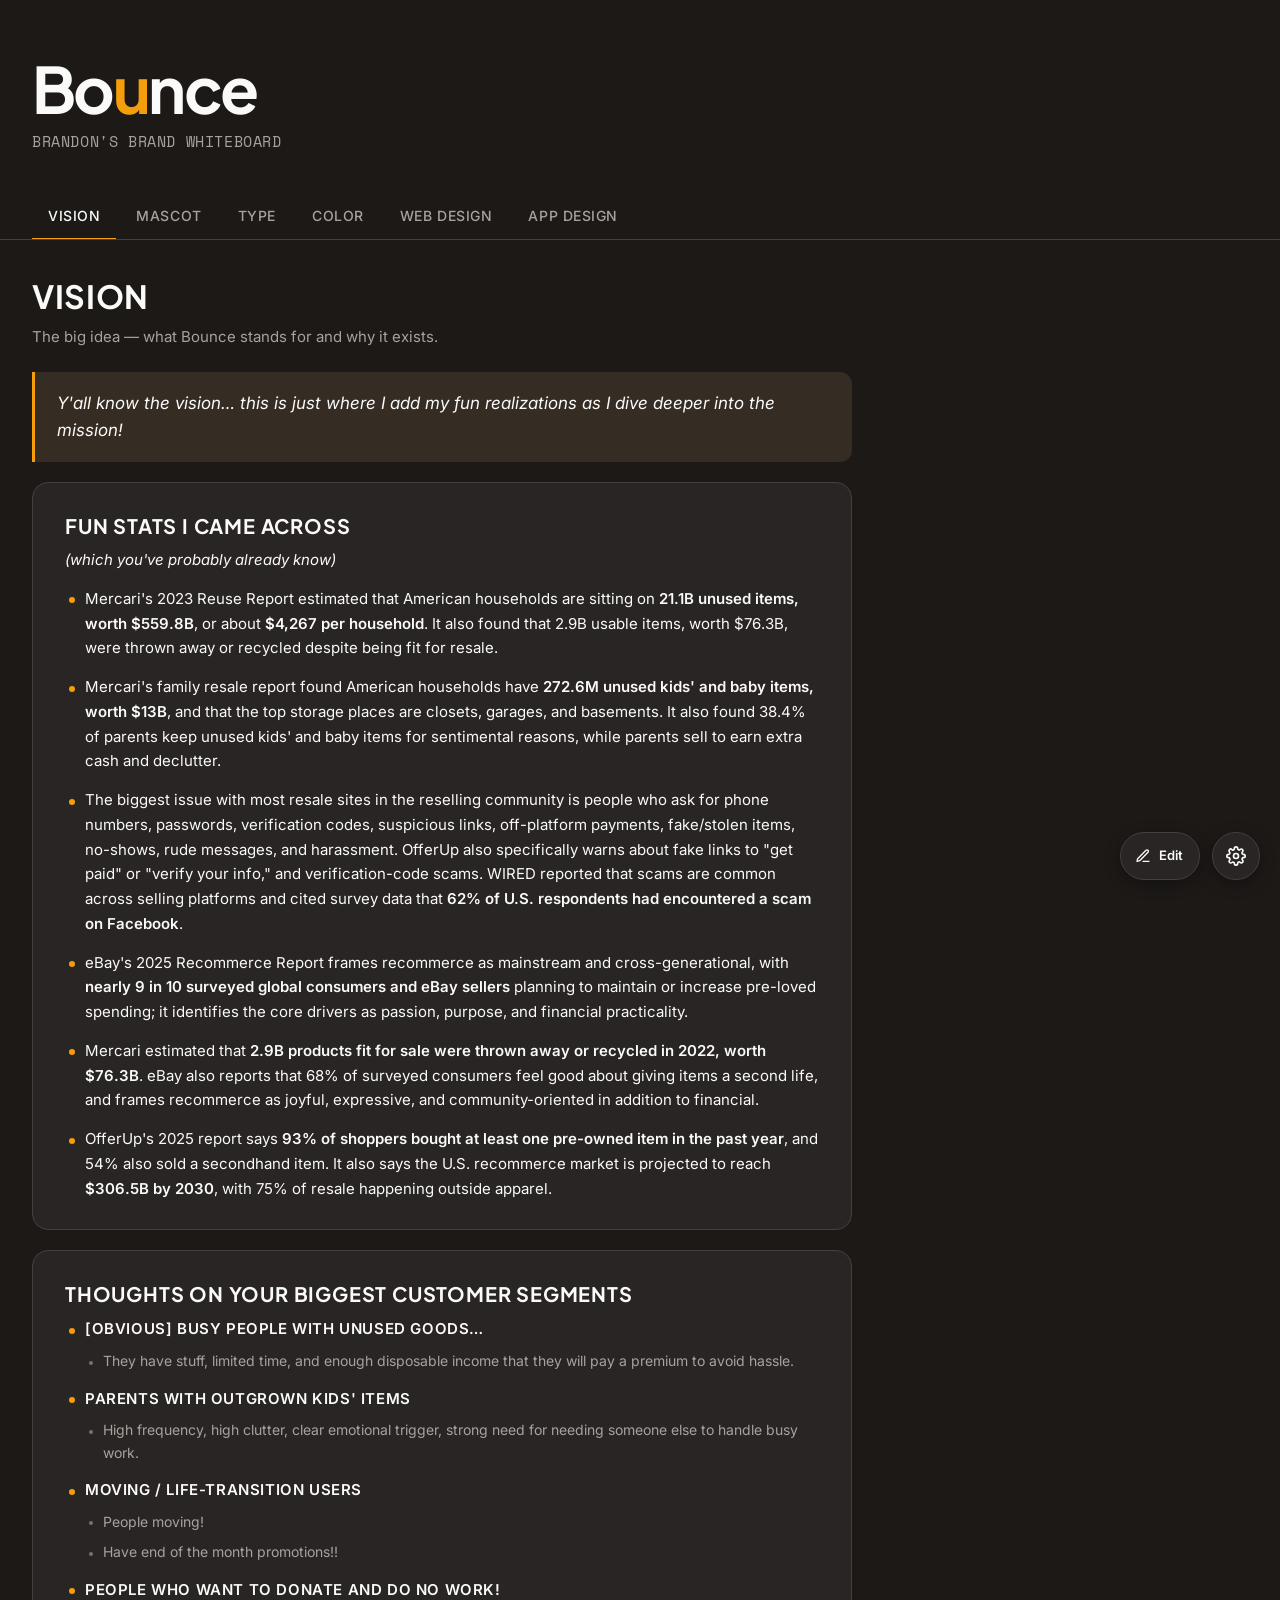
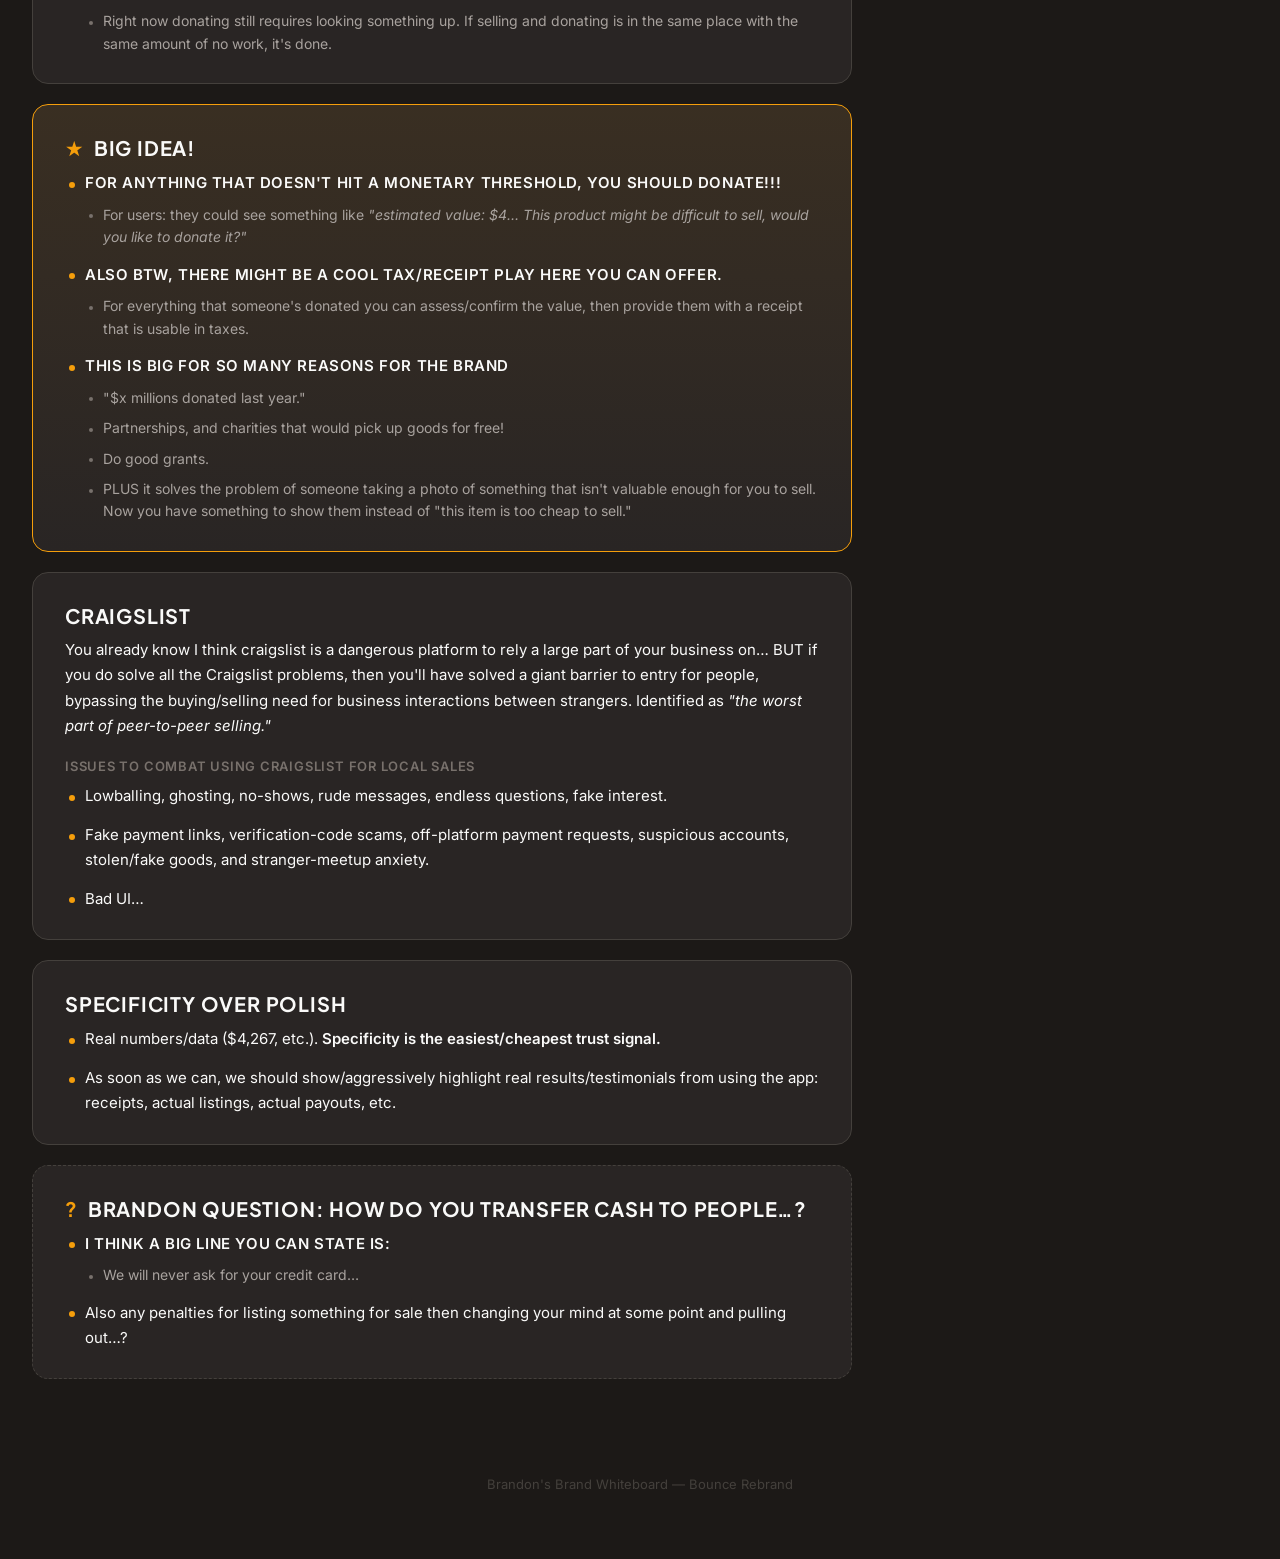
==== index.html @ cac4a825 "Embed static HTML snapshot of trybounce.ai in v1 web design panel" ====
<!DOCTYPE html>
<html lang="en">
<head>
  <meta charset="UTF-8">
  <meta name="viewport" content="width=device-width, initial-scale=1.0">
  <title>Brandon's Brand Whiteboard — Bounce</title>
  <meta name="description" content="A working whiteboard for the Bounce rebrand: vision, mascot, type, color, web, and app.">
  <link rel="preconnect" href="https://fonts.googleapis.com">
  <link rel="preconnect" href="https://fonts.gstatic.com" crossorigin>
  <link href="https://fonts.googleapis.com/css2?family=Plus+Jakarta+Sans:wght@400;600;700&family=Work+Sans:wght@400;500;600;700&family=Figtree:wght@400;600;700&family=Commissioner:wght@400;600;700&family=Literata:wght@400;500;600&family=DM+Serif+Display&family=DM+Sans:wght@400;500;600&family=Fraunces:opsz,wght@9..144,400;9..144,600;9..144,700&family=Nunito+Sans:wght@400;600;700&display=swap" rel="stylesheet">
  <link href="https://fonts.googleapis.com/css2?family=Gabarito:wght@400;600;700&family=Nunito:wght@400;600;700;800&family=Crimson+Pro:wght@400;600&family=Zilla+Slab:wght@400;600;700&family=Raleway:wght@400;500;600;700&family=Bungee&family=Josefin+Sans:wght@400;600;700&family=Urbanist:wght@400;600;700&family=Inter:wght@400;500;600&family=Space+Mono:wght@400;700&display=swap" rel="stylesheet">
  <style>
    *, *::before, *::after { margin: 0; padding: 0; box-sizing: border-box; }

    :root {
      --bg: #1C1917;
      --surface: #292524;
      --surface-2: #34302d;
      --border: #44403C;
      --border-strong: #57534E;
      --text: #FAFAF9;
      --text-dim: #A8A29E;
      --text-mute: #78716C;
      --primary: #F59E0B;
      --warn: #F59E0B;
      --font-body: 'Inter', system-ui, -apple-system, sans-serif;
      --font-display: 'Plus Jakarta Sans', sans-serif;
    }

    html { scroll-behavior: smooth; }

    body {
      background: var(--bg);
      color: var(--text);
      font-family: var(--font-body);
      line-height: 1.5;
      -webkit-font-smoothing: antialiased;
      min-height: 100vh;
    }
    .wordmark,
    .panel-title,
    .vision-h,
    .coloredu-h1,
    .coloredu-section h3,
    .coming-soon-title,
    .logo-reference-title {
      font-family: var(--font-display);
    }

    /* ── Header ─────────────────────────────────── */
    header.site {
      max-width: 1440px;
      margin: 0 auto;
      padding: 56px 32px 16px;
    }

    .wordmark {
      font-size: clamp(40px, 6vw, 64px);
      font-weight: 700;
      letter-spacing: -0.04em;
      line-height: 1;
    }
    .wordmark .u {
      color: var(--primary);
      transition: color 0.2s;
    }

    .tagline {
      margin-top: 10px;
      font-size: 15px;
      color: var(--text-dim);
      font-family: 'Space Mono', monospace;
      letter-spacing: 0.02em;
    }

    /* ── Tabs ─────────────────────────────────── */
    nav.tabs {
      max-width: 1440px;
      margin: 0 auto;
      padding: 24px 32px 0;
      border-bottom: 1px solid var(--border);
      display: flex;
      gap: 4px;
      overflow-x: auto;
      scrollbar-width: none;
    }
    nav.tabs::-webkit-scrollbar { display: none; }

    .tab {
      background: transparent;
      border: none;
      color: var(--text-dim);
      font: inherit;
      font-size: 14px;
      font-weight: 500;
      padding: 12px 16px;
      cursor: pointer;
      position: relative;
      white-space: nowrap;
      transition: color 0.15s;
      border-bottom: 2px solid transparent;
      margin-bottom: -1px;
    }
    .tab:hover { color: var(--text); }
    .tab.active {
      color: var(--text);
      border-bottom-color: var(--primary);
    }

    /* ── Tab content ──────────────────────────── */
    main {
      max-width: 1440px;
      margin: 0 auto;
      padding: 32px 32px 96px;
    }
    .tab-panel { display: none; }
    .tab-panel.active { display: block; animation: fadein 0.2s ease-out; }
    @keyframes fadein { from { opacity: 0; transform: translateY(4px); } to { opacity: 1; transform: none; } }

    .panel-head { margin-bottom: 24px; }
    .panel-title {
      font-size: clamp(24px, 3vw, 32px);
      font-weight: 700;
      letter-spacing: -0.02em;
      margin-bottom: 6px;
    }
    .panel-subtitle {
      color: var(--text-dim);
      font-size: 15px;
      max-width: 640px;
    }

    /* ── Coming soon ──────────────────────────── */
    .coming-soon {
      display: flex;
      flex-direction: column;
      align-items: center;
      justify-content: center;
      text-align: center;
      padding: 80px 24px;
      background: var(--surface);
      border: 1px dashed var(--border-strong);
      border-radius: 16px;
      min-height: 320px;
    }
    .coming-soon-icon {
      width: 56px;
      height: 56px;
      border-radius: 14px;
      background: var(--surface-2);
      border: 1px solid var(--border);
      display: flex;
      align-items: center;
      justify-content: center;
      margin-bottom: 20px;
      color: var(--primary);
      transition: color 0.2s;
    }
    .coming-soon-icon svg { width: 24px; height: 24px; }
    .coming-soon-title {
      font-size: 18px;
      font-weight: 600;
      margin-bottom: 6px;
    }
    .coming-soon-text {
      color: var(--text-dim);
      font-size: 14px;
      max-width: 380px;
    }

    /* ── Web design tab (version preview) ─── */
    .web-intro {
      color: var(--text-dim);
      font-size: 15px;
      line-height: 1.6;
      max-width: 760px;
      margin-bottom: 24px;
    }
    .web-toolbar {
      display: flex;
      align-items: center;
      gap: 16px;
      flex-wrap: wrap;
      margin-bottom: 16px;
    }
    .web-toggle {
      display: inline-flex;
      gap: 4px;
      background: var(--surface);
      border: 1px solid var(--border);
      border-radius: 10px;
      padding: 4px;
    }
    .web-toggle-btn {
      background: transparent;
      border: none;
      color: var(--text-dim);
      font: inherit;
      font-size: 13px;
      font-weight: 600;
      padding: 8px 16px;
      border-radius: 7px;
      cursor: pointer;
      transition: background 0.15s, color 0.15s;
      white-space: nowrap;
    }
    .web-toggle-btn:hover { color: var(--text); }
    .web-toggle-btn.active {
      background: var(--surface-2);
      color: var(--text);
    }
    .web-toggle-btn .web-toggle-tag {
      color: var(--text-mute);
      font-weight: 500;
      margin-left: 6px;
    }
    .web-toggle-btn.active .web-toggle-tag {
      color: var(--text-dim);
    }
    .web-open-link {
      display: inline-flex;
      align-items: center;
      gap: 6px;
      color: var(--text-dim);
      font-size: 13px;
      text-decoration: none;
      margin-left: auto;
      transition: color 0.15s;
    }
    .web-open-link:hover { color: var(--text); }
    .web-open-link svg { width: 14px; height: 14px; }
    .web-frame-wrap {
      position: relative;
      background: var(--surface);
      border: 1px solid var(--border);
      border-radius: 14px;
      overflow: hidden;
      height: clamp(560px, 78vh, 980px);
    }
    .web-frame {
      width: 100%;
      height: 100%;
      border: 0;
      display: block;
      background: #fff;
    }
    .web-frame[hidden] { display: none; }
    .web-frame-blocked {
      display: flex;
      flex-direction: column;
      align-items: center;
      justify-content: center;
      text-align: center;
      gap: 14px;
      padding: 48px 24px;
      width: 100%;
      height: 100%;
      background:
        radial-gradient(circle at 50% 0%, rgba(245,158,11,0.06), transparent 60%),
        var(--surface);
    }
    .web-frame-blocked[hidden] { display: none; }
    .web-frame-blocked-icon {
      width: 56px;
      height: 56px;
      border-radius: 14px;
      background: var(--surface-2);
      border: 1px solid var(--border);
      display: flex;
      align-items: center;
      justify-content: center;
      color: var(--primary);
    }
    .web-frame-blocked-icon svg { width: 24px; height: 24px; }
    .web-frame-blocked-title {
      font-size: 18px;
      font-weight: 600;
      color: var(--text);
    }
    .web-frame-blocked-text {
      color: var(--text-dim);
      font-size: 14px;
      max-width: 460px;
      line-height: 1.6;
    }
    .web-frame-blocked-cta {
      display: inline-flex;
      align-items: center;
      gap: 8px;
      padding: 10px 18px;
      border-radius: 10px;
      background: var(--primary);
      color: #1C1917;
      font-size: 14px;
      font-weight: 600;
      text-decoration: none;
      margin-top: 4px;
    }
    .web-frame-blocked-cta svg { width: 14px; height: 14px; }
    .web-frame-blocked code {
      font-family: 'JetBrains Mono', 'Space Mono', monospace;
      font-size: 12px;
      color: var(--text-mute);
    }
    .web-frame-note {
      color: var(--text-mute);
      font-size: 12px;
      margin-top: 10px;
      line-height: 1.5;
    }

    /* ── Vision tab ──────────────────────────── */
    .vision-content {
      display: flex;
      flex-direction: column;
      gap: 20px;
      max-width: 820px;
    }
    .vision-intro {
      font-size: 17px;
      line-height: 1.6;
      color: var(--text);
      padding: 18px 22px;
      border-left: 3px solid var(--primary);
      background: color-mix(in srgb, var(--primary) 6%, var(--surface));
      border-radius: 0 12px 12px 0;
      font-style: italic;
    }
    .vision-section {
      background: var(--surface);
      border: 1px solid var(--border);
      border-radius: 16px;
      padding: 28px 32px;
    }
    .vision-section.highlight {
      border-color: var(--primary);
      background: linear-gradient(180deg,
        color-mix(in srgb, var(--primary) 8%, var(--surface)) 0%,
        var(--surface) 100%);
    }
    .vision-section.question {
      border-style: dashed;
    }
    .vision-h {
      font-size: 20px;
      font-weight: 700;
      letter-spacing: -0.01em;
      margin-bottom: 6px;
      display: flex;
      align-items: baseline;
      gap: 10px;
    }
    .vision-h .accent { color: var(--primary); }
    .vision-lead {
      color: var(--text-dim);
      font-size: 14px;
      font-style: italic;
      margin-bottom: 16px;
    }
    .vision-section p {
      font-size: 15px;
      line-height: 1.7;
      color: var(--text);
      margin-bottom: 14px;
    }
    .vision-section p:last-child { margin-bottom: 0; }
    .vision-list {
      list-style: none;
      padding: 0;
      margin: 8px 0 0;
      display: flex;
      flex-direction: column;
      gap: 14px;
    }
    .vision-list > li {
      position: relative;
      padding-left: 20px;
      font-size: 15px;
      line-height: 1.65;
      color: var(--text);
    }
    .vision-list > li::before {
      content: "";
      position: absolute;
      left: 4px;
      top: 0.7em;
      width: 6px;
      height: 6px;
      border-radius: 50%;
      background: var(--primary);
    }
    .vision-list ul {
      list-style: none;
      padding: 0;
      margin: 8px 0 0;
      display: flex;
      flex-direction: column;
      gap: 8px;
    }
    .vision-list ul li {
      position: relative;
      padding-left: 18px;
      font-size: 14px;
      line-height: 1.6;
      color: var(--text-dim);
    }
    .vision-list ul li::before {
      content: "";
      position: absolute;
      left: 4px;
      top: 0.75em;
      width: 4px;
      height: 4px;
      border-radius: 50%;
      background: var(--text-mute);
    }
    .vision-list strong {
      color: var(--text);
      font-weight: 600;
    }
    .vision-list .label {
      color: var(--text);
      font-weight: 600;
      display: block;
      margin-bottom: 4px;
    }
    .vision-sub-label {
      font-size: 13px;
      color: var(--text-mute);
      text-transform: uppercase;
      letter-spacing: 0.06em;
      font-weight: 600;
      margin: 18px 0 8px;
    }

    @media (max-width: 600px) {
      .vision-section { padding: 22px 20px; }
    }

    /* ── Logo tab (mascots) ────────────────── */
    .logo-section { margin-bottom: 48px; }
    .logo-section + .logo-section { margin-top: 0; }
    .logo-section-lead {
      font-size: 16px;
      line-height: 1.6;
      color: var(--text);
      padding: 18px 22px;
      border-left: 3px solid var(--primary);
      background: color-mix(in srgb, var(--primary) 6%, var(--surface));
      border-radius: 0 12px 12px 0;
      margin-bottom: 20px;
      max-width: 820px;
    }
    .logo-image-grid {
      display: grid;
      grid-template-columns: repeat(auto-fit, minmax(280px, 1fr));
      gap: 16px;
      margin-bottom: 16px;
    }
    .logo-image {
      background: var(--surface);
      border: 1px solid var(--border);
      border-radius: 14px;
      overflow: hidden;
      display: flex;
      flex-direction: column;
      transition: border-color 0.15s, transform 0.15s;
    }
    .logo-image:hover { border-color: var(--border-strong); }
    .logo-image-frame {
      aspect-ratio: 4 / 5;
      background: var(--surface-2);
      display: flex;
      align-items: center;
      justify-content: center;
      cursor: zoom-in;
      overflow: hidden;
    }
    .logo-image-frame img {
      width: 100%;
      height: 100%;
      object-fit: contain;
    }
    .logo-image-placeholder {
      width: 100%;
      height: 100%;
      display: flex;
      flex-direction: column;
      align-items: center;
      justify-content: center;
      gap: 8px;
      color: var(--text-mute);
      text-align: center;
      padding: 24px;
      border: 2px dashed var(--border);
      border-radius: 12px;
      margin: 12px;
    }
    .logo-image-placeholder svg { width: 32px; height: 32px; opacity: 0.5; }
    .logo-image-placeholder .ph-title { font-size: 13px; font-weight: 600; color: var(--text-dim); }
    .logo-image-placeholder .ph-path {
      font-family: 'Space Mono', monospace;
      font-size: 11px;
      color: var(--text-mute);
      word-break: break-all;
    }
    .logo-image-caption {
      padding: 12px 16px;
      font-size: 13px;
      font-weight: 600;
      color: var(--text);
      border-top: 1px solid var(--border);
      background: var(--surface);
    }
    .logo-reference-head {
      margin-top: 8px;
      margin-bottom: 16px;
      padding-top: 24px;
      border-top: 1px solid var(--border);
    }
    .logo-reference-title {
      font-size: 18px;
      font-weight: 700;
      letter-spacing: -0.01em;
      margin-bottom: 4px;
    }
    .logo-reference-subtitle {
      color: var(--text-dim);
      font-size: 14px;
    }

    .controls {
      display: flex;
      flex-wrap: wrap;
      gap: 12px;
      align-items: center;
      margin-bottom: 24px;
    }
    .search {
      flex: 1 1 280px;
      max-width: 420px;
      background: var(--surface);
      border: 1px solid var(--border);
      border-radius: 10px;
      padding: 10px 14px;
      color: var(--text);
      font: inherit;
      font-size: 14px;
      outline: none;
      transition: border-color 0.15s;
    }
    .search:focus { border-color: var(--primary); }
    .search::placeholder { color: var(--text-dim); }

    .filters {
      display: flex;
      gap: 6px;
      background: var(--surface);
      border: 1px solid var(--border);
      border-radius: 10px;
      padding: 4px;
    }
    .filter-btn {
      background: transparent;
      border: none;
      color: var(--text-dim);
      font: inherit;
      font-size: 13px;
      font-weight: 500;
      padding: 6px 12px;
      border-radius: 6px;
      cursor: pointer;
      transition: background 0.15s, color 0.15s;
    }
    .filter-btn:hover { color: var(--text); }
    .filter-btn.active {
      background: var(--surface-2);
      color: var(--text);
    }
    .count { color: var(--text-dim); font-size: 13px; margin-left: auto; }

    .mascot-grid {
      display: grid;
      grid-template-columns: repeat(auto-fill, minmax(260px, 1fr));
      gap: 20px;
    }

    .mascot-card {
      background: var(--surface);
      border: 1px solid var(--border);
      border-radius: 14px;
      padding: 20px;
      display: flex;
      flex-direction: column;
      gap: 12px;
      transition: border-color 0.15s;
    }
    .mascot-card:hover { border-color: var(--border-strong); }

    .image-wrap {
      position: relative;
      align-self: center;
      width: 100%;
      aspect-ratio: 1 / 1;
      max-width: 180px;
      background: var(--surface-2);
      border-radius: 12px;
      display: flex;
      align-items: center;
      justify-content: center;
      overflow: hidden;
      cursor: zoom-in;
    }
    .image-wrap img {
      max-width: 70%;
      max-height: 70%;
      image-rendering: -webkit-optimize-contrast;
    }
    .maximize-btn {
      position: absolute;
      top: 8px;
      right: 8px;
      width: 32px;
      height: 32px;
      border-radius: 8px;
      background: rgba(28, 25, 23, 0.7);
      border: 1px solid var(--border);
      color: var(--text);
      cursor: pointer;
      display: flex;
      align-items: center;
      justify-content: center;
      opacity: 0;
      transition: opacity 0.15s, background 0.15s;
      backdrop-filter: blur(4px);
    }
    .image-wrap:hover .maximize-btn,
    .maximize-btn:focus-visible { opacity: 1; }
    .maximize-btn:hover { background: rgba(28, 25, 23, 0.9); }
    .maximize-btn svg { width: 16px; height: 16px; }

    .mascot-card .title { font-size: 16px; font-weight: 600; letter-spacing: -0.01em; }
    .mascot-card .desc { font-size: 14px; color: var(--text-dim); line-height: 1.45; }
    .mascot-card .meta {
      margin-top: auto;
      display: flex; flex-direction: column; gap: 8px; padding-top: 8px;
    }
    .badge {
      align-self: flex-start;
      font-size: 11px; font-weight: 600;
      letter-spacing: 0.04em; text-transform: uppercase;
      padding: 3px 8px; border-radius: 999px; border: 1px solid;
    }
    .badge-high {
      color: #84CC16;
      border-color: rgba(132, 204, 22, 0.4);
      background: rgba(132, 204, 22, 0.08);
    }
    .badge-medium {
      color: var(--warn);
      border-color: rgba(245, 158, 11, 0.4);
      background: rgba(245, 158, 11, 0.08);
    }
    .mascot-notes { font-size: 12px; color: var(--text-dim); font-style: italic; line-height: 1.4; }
    .empty { text-align: center; padding: 80px 20px; color: var(--text-dim); }

    /* ── Lightbox ─────────────────────────────────── */
    .lightbox {
      position: fixed; inset: 0;
      background: rgba(0, 0, 0, 0.85);
      backdrop-filter: blur(6px);
      display: none;
      align-items: center; justify-content: center;
      padding: 32px; z-index: 200;
      animation: fade 0.15s ease-out;
    }
    .lightbox.open { display: flex; }
    @keyframes fade { from { opacity: 0; } to { opacity: 1; } }

    .lightbox-content {
      background: var(--surface);
      border: 1px solid var(--border);
      border-radius: 16px;
      padding: 32px;
      max-width: min(1100px, 95vw);
      width: auto;
      display: flex; flex-direction: column;
      gap: 16px; align-items: center;
      position: relative;
    }
    .lightbox-img {
      max-width: 100%;
      max-height: 75vh;
      background: var(--surface-2);
      border-radius: 12px;
      display: flex; align-items: center; justify-content: center;
      padding: 16px;
    }
    .lightbox-img img {
      max-width: 100%;
      max-height: 100%;
      width: auto;
      height: auto;
      object-fit: contain;
    }
    .lightbox-img.small { width: 320px; height: 320px; padding: 24px; }
    .lightbox-img.small img { max-width: 100%; max-height: 100%; }
    .lightbox-title { font-size: 22px; font-weight: 700; text-align: center; }
    .lightbox-desc { font-size: 14px; color: var(--text-dim); text-align: center; max-width: 440px; }
    .close-btn {
      position: absolute; top: 12px; right: 12px;
      width: 36px; height: 36px;
      border-radius: 10px;
      background: var(--surface-2);
      border: 1px solid var(--border);
      color: var(--text);
      cursor: pointer;
      display: flex; align-items: center; justify-content: center;
      transition: background 0.15s;
    }
    .close-btn:hover { background: var(--border); }
    .close-btn svg { width: 18px; height: 18px; }

    /* ── Color tab ─────────────────────────────────── */
    .concept-grid {
      display: grid;
      grid-template-columns: repeat(2, 1fr);
      gap: 24px;
    }
    .concept {
      border-radius: 20px;
      padding: 36px;
      position: relative;
      transition: transform 0.2s ease;
    }
    .concept:hover { transform: translateY(-2px); }
    .concept-top {
      display: flex; align-items: baseline;
      gap: 10px; margin-bottom: 6px; flex-wrap: wrap;
    }
    .concept-num { font-family: 'Space Mono', monospace; font-size: 12px; font-weight: 700; opacity: 0.35; }
    .concept-name { font-size: 22px; font-weight: 700; letter-spacing: -0.3px; }
    .concept-round {
      font-size: 11px; font-weight: 600; letter-spacing: 0.5px;
      text-transform: uppercase;
      padding: 3px 10px; border-radius: 100px;
      border: 1px solid currentColor; opacity: 0.3;
      margin-left: auto;
    }
    .concept-tag { font-size: 14px; opacity: 0.5; margin-bottom: 28px; font-style: italic; }
    .concept-wordmark { font-size: 56px; line-height: 1.0; letter-spacing: -2px; margin-bottom: 28px; }
    .swatches { display: flex; gap: 12px; margin-bottom: 28px; flex-wrap: wrap; }
    .swatch { display: flex; flex-direction: column; align-items: center; gap: 6px; }
    .swatch-block { width: 52px; height: 52px; border-radius: 12px; border: 1px solid rgba(128,128,128,0.12); }
    .swatch-hex { font-family: 'Space Mono', monospace; font-size: 9px; opacity: 0.35; letter-spacing: -0.3px; }
    .swatch-label { font-size: 9px; opacity: 0.25; text-transform: uppercase; letter-spacing: 0.5px; }
    .concept-headline { font-size: 28px; line-height: 1.15; letter-spacing: -0.5px; margin-bottom: 12px; }
    .concept-body { font-size: 15px; line-height: 1.7; margin-bottom: 24px; opacity: 0.8; max-width: 500px; }
    .concept-msg {
      font-size: 13px; font-style: italic; opacity: 0.55; line-height: 1.6;
      border-top: 1px solid rgba(128,128,128,0.12);
      padding-top: 16px;
    }
    .apply-btn {
      position: absolute; top: 16px; right: 16px;
      background: rgba(0,0,0,0.06);
      border: 1px solid currentColor;
      color: inherit;
      font: inherit; font-size: 11px; font-weight: 600;
      letter-spacing: 0.04em; text-transform: uppercase;
      padding: 6px 10px; border-radius: 999px;
      cursor: pointer; opacity: 0.5;
      transition: opacity 0.15s, background 0.15s;
    }
    .apply-btn:hover { opacity: 1; background: rgba(0,0,0,0.12); }

    /* ── Type tab ─────────────────────────────────── */
    .coloredu-content {
      max-width: 820px;
      margin-bottom: 48px;
      display: flex;
      flex-direction: column;
      gap: 20px;
    }
    .coloredu-content .u {
      color: var(--primary);
      transition: color 0.2s;
    }
    .coloredu-hero {
      padding: 28px 32px;
      background: var(--surface);
      border: 1px solid var(--border);
      border-left: 3px solid var(--primary);
      border-radius: 0 14px 14px 0;
    }
    .coloredu-h1 {
      font-size: clamp(28px, 4vw, 36px);
      font-weight: 700;
      letter-spacing: -0.02em;
      line-height: 1.1;
      margin-bottom: 6px;
    }
    .coloredu-sub {
      font-size: 15px;
      color: var(--text-dim);
      font-style: italic;
    }
    .coloredu-section {
      background: var(--surface);
      border: 1px solid var(--border);
      border-radius: 14px;
      padding: 24px 28px;
    }
    .coloredu-section.highlight {
      border-color: var(--primary);
      background: linear-gradient(180deg,
        color-mix(in srgb, var(--primary) 8%, var(--surface)) 0%,
        var(--surface) 100%);
    }
    .coloredu-section h3 {
      font-size: 17px;
      font-weight: 700;
      letter-spacing: -0.01em;
      margin-bottom: 10px;
    }
    .coloredu-section p {
      font-size: 15px;
      line-height: 1.7;
      color: var(--text);
    }
    .coloredu-section p + p { margin-top: 12px; }
    .coloredu-points {
      list-style: none;
      padding: 0;
      margin: 8px 0 0;
      display: flex;
      flex-direction: column;
      gap: 14px;
    }
    .coloredu-points li {
      font-size: 15px;
      line-height: 1.7;
      color: var(--text);
      padding-left: 16px;
      border-left: 2px solid var(--border);
    }
    .coloredu-points li b {
      color: var(--text);
      font-weight: 600;
    }
    @media (max-width: 600px) {
      .coloredu-hero { padding: 22px 22px; }
      .coloredu-section { padding: 20px 22px; }
    }

    .type-grid {
      display: grid;
      grid-template-columns: repeat(auto-fill, minmax(340px, 1fr));
      gap: 20px;
    }
    .type-card {
      background: var(--surface);
      border: 1px solid var(--border);
      border-radius: 16px;
      padding: 28px;
      display: flex; flex-direction: column; gap: 16px;
    }
    .type-card-head {
      display: flex; align-items: baseline; gap: 10px;
      padding-bottom: 12px;
      border-bottom: 1px solid var(--border);
    }
    .type-card-num { font-family: 'Space Mono', monospace; font-size: 11px; font-weight: 700; color: var(--text-mute); }
    .type-card-name { font-size: 16px; font-weight: 600; }
    .type-card-round {
      margin-left: auto;
      font-size: 10px; font-weight: 600;
      letter-spacing: 0.5px; text-transform: uppercase;
      color: var(--text-mute);
    }
    .type-display-sample { font-size: 44px; line-height: 1.05; letter-spacing: -1.5px; color: var(--primary); }
    .type-body-sample { font-size: 15px; line-height: 1.7; color: var(--text-dim); }
    .type-specs {
      display: grid; grid-template-columns: 1fr 1fr; gap: 12px;
      padding-top: 12px;
      border-top: 1px solid var(--border);
    }
    .type-spec-label { font-size: 10px; text-transform: uppercase; letter-spacing: 0.6px; color: var(--text-mute); margin-bottom: 2px; }
    .type-spec-value { font-family: 'Space Mono', monospace; font-size: 12px; color: var(--text-dim); }

    /* ── Tweaks panel ─────────────────────────── */
    .tweaks-toggle {
      position: fixed; bottom: 20px; right: 20px;
      width: 48px; height: 48px;
      border-radius: 50%;
      background: var(--surface);
      border: 1px solid var(--border);
      color: var(--text);
      cursor: pointer;
      display: flex; align-items: center; justify-content: center;
      z-index: 50;
      box-shadow: 0 4px 16px rgba(0,0,0,0.3);
      transition: transform 0.15s, border-color 0.15s;
    }
    .tweaks-toggle:hover { transform: scale(1.05); border-color: var(--primary); }
    .tweaks-toggle svg { width: 20px; height: 20px; }

    .tweaks-panel {
      position: fixed; bottom: 80px; right: 20px;
      width: 280px;
      background: var(--surface);
      border: 1px solid var(--border);
      border-radius: 14px;
      padding: 16px;
      z-index: 50;
      box-shadow: 0 8px 24px rgba(0,0,0,0.4);
      transform: translateY(8px);
      opacity: 0;
      pointer-events: none;
      transition: opacity 0.15s, transform 0.15s;
    }
    .tweaks-panel.open { opacity: 1; transform: none; pointer-events: auto; }
    .tweaks-head {
      display: flex; align-items: center; justify-content: space-between;
      margin-bottom: 4px;
    }
    .tweaks-title { font-size: 12px; font-weight: 600; text-transform: uppercase; letter-spacing: 0.06em; color: var(--text-dim); }
    .tweaks-close {
      background: transparent; border: none; color: var(--text-dim);
      cursor: pointer; padding: 4px; border-radius: 4px;
      display: flex; align-items: center; justify-content: center;
    }
    .tweaks-close:hover { color: var(--text); }
    .tweaks-close svg { width: 14px; height: 14px; }
    .tweaks-section { margin-top: 14px; }
    .tweaks-label {
      font-size: 11px; color: var(--text-mute);
      margin-bottom: 8px;
      display: flex; justify-content: space-between; align-items: center;
    }
    .tweaks-current { color: var(--text-dim); }
    .swatch-grid {
      display: grid;
      grid-template-columns: repeat(6, 1fr);
      gap: 8px;
    }
    .swatch-pick {
      width: 100%; aspect-ratio: 1 / 1;
      border-radius: 8px;
      border: 2px solid transparent;
      cursor: pointer;
      padding: 0;
      transition: transform 0.1s, border-color 0.15s;
      position: relative;
    }
    .swatch-pick:hover { transform: scale(1.08); }
    .swatch-pick.active {
      border-color: var(--text);
      box-shadow: 0 0 0 2px var(--surface);
    }

    /* Font picker pills */
    .font-grid {
      display: flex;
      flex-wrap: wrap;
      gap: 6px;
    }
    .font-pick {
      background: var(--surface-2);
      border: 1px solid var(--border);
      color: var(--text-dim);
      font: inherit;
      font-size: 12px;
      font-weight: 500;
      padding: 6px 10px;
      border-radius: 8px;
      cursor: pointer;
      transition: color 0.15s, border-color 0.15s, background 0.15s;
    }
    .font-pick:hover { color: var(--text); border-color: var(--border-strong); }
    .font-pick.active {
      color: var(--text);
      background: var(--bg);
      border-color: var(--primary);
    }

    /* Edit toggle button (sits to the left of the gear) */
    .edit-toggle {
      position: fixed; bottom: 20px; right: 80px;
      height: 48px;
      padding: 0 16px 0 14px;
      border-radius: 999px;
      background: var(--surface);
      border: 1px solid var(--border);
      color: var(--text);
      font: inherit;
      font-size: 13px;
      font-weight: 600;
      cursor: pointer;
      display: flex; align-items: center; gap: 8px;
      z-index: 50;
      box-shadow: 0 4px 16px rgba(0,0,0,0.3);
      transition: transform 0.15s, border-color 0.15s, background 0.15s, color 0.15s;
    }
    .edit-toggle:hover { transform: scale(1.04); border-color: var(--primary); }
    .edit-toggle svg { width: 16px; height: 16px; }
    body.edit-mode .edit-toggle {
      background: var(--primary);
      border-color: var(--primary);
      color: #1A1A1A;
    }
    body.edit-mode .edit-toggle:hover { transform: scale(1.04); }

    /* Edit-mode banner */
    .edit-banner {
      position: fixed; top: 16px; left: 50%;
      transform: translateX(-50%) translateY(-120%);
      background: var(--primary);
      color: #1A1A1A;
      padding: 8px 16px;
      border-radius: 999px;
      font-size: 13px;
      font-weight: 600;
      letter-spacing: 0.01em;
      box-shadow: 0 4px 16px rgba(0,0,0,0.3);
      z-index: 60;
      opacity: 0;
      transition: opacity 0.2s, transform 0.2s;
      pointer-events: none;
    }
    body.edit-mode .edit-banner {
      transform: translateX(-50%) translateY(0);
      opacity: 1;
    }

    /* Editable elements in edit mode */
    body.edit-mode [data-editable] {
      outline: 1px dashed color-mix(in srgb, var(--primary) 50%, transparent);
      outline-offset: 4px;
      cursor: text;
      border-radius: 4px;
      transition: outline-color 0.15s, background 0.15s;
    }
    body.edit-mode [data-editable]:hover {
      outline-color: var(--primary);
      background: color-mix(in srgb, var(--primary) 5%, transparent);
    }
    body.edit-mode [data-editable]:focus {
      outline: 2px solid var(--primary);
      outline-offset: 4px;
      background: color-mix(in srgb, var(--primary) 8%, transparent);
    }

    /* ── Caps rule: titles & headers all caps (logo wordmark excepted) ─── */
    .tagline,
    .tab,
    .panel-title,
    .coming-soon-title,
    .vision-h,
    .vision-list .label,
    .logo-image-caption,
    .logo-reference-title,
    .coloredu-h1,
    .coloredu-section h3,
    .type-card-name,
    .concept-name,
    .concept-headline {
      text-transform: uppercase;
      letter-spacing: 0.04em;
    }
    /* Tighten tracking on the largest display headlines so caps don't feel airy */
    .panel-title,
    .coloredu-h1,
    .concept-headline {
      letter-spacing: 0.02em;
    }

    /* ── Footer ─────────────────────────────────── */
    footer {
      max-width: 1440px;
      margin: 0 auto;
      padding: 0 32px 64px;
      text-align: center;
      color: #44403C;
      font-size: 13px;
    }

    @media (max-width: 1024px) {
      .concept-grid { grid-template-columns: 1fr; }
    }
    @media (max-width: 600px) {
      header.site { padding: 36px 20px 12px; }
      nav.tabs { padding: 16px 20px 0; }
      main { padding: 24px 20px 80px; }
      .concept { padding: 28px; }
      .concept-wordmark { font-size: 44px; letter-spacing: -1px; }
      .lightbox { padding: 16px; }
      .lightbox-content { padding: 24px 20px; }
      .lightbox-img { width: 240px; height: 240px; }
      .tweaks-panel { width: calc(100vw - 40px); }
      .swatch-grid { grid-template-columns: repeat(6, 1fr); }
    }
  </style>
</head>
<body>

<header class="site">
  <div class="wordmark">Bo<span class="u">u</span>nce</div>
  <div class="tagline">Brandon's Brand whiteboard</div>
</header>

<nav class="tabs" role="tablist" id="tabs">
  <button class="tab" role="tab" data-tab="vision">Vision</button>
  <button class="tab" role="tab" data-tab="logo">Mascot</button>
  <button class="tab" role="tab" data-tab="type">Type</button>
  <button class="tab" role="tab" data-tab="color">Color</button>
  <button class="tab" role="tab" data-tab="web">Web design</button>
  <button class="tab" role="tab" data-tab="app">App design</button>
</nav>

<main>
  <!-- VISION -->
  <section id="panel-vision" class="tab-panel" role="tabpanel">
    <div class="panel-head">
      <h2 class="panel-title">Vision</h2>
      <p class="panel-subtitle">The big idea — what Bounce stands for and why it exists.</p>
    </div>

    <div class="vision-content">

      <p class="vision-intro">Y'all know the vision… this is just where I add my fun realizations as I dive deeper into the mission!</p>

      <section class="vision-section">
        <h3 class="vision-h">Fun stats I came across</h3>
        <p class="vision-lead">(which you've probably already know)</p>
        <ul class="vision-list">
          <li>Mercari's 2023 Reuse Report estimated that American households are sitting on <strong>21.1B unused items, worth $559.8B</strong>, or about <strong>$4,267 per household</strong>. It also found that 2.9B usable items, worth $76.3B, were thrown away or recycled despite being fit for resale.</li>
          <li>Mercari's family resale report found American households have <strong>272.6M unused kids' and baby items, worth $13B</strong>, and that the top storage places are closets, garages, and basements. It also found 38.4% of parents keep unused kids' and baby items for sentimental reasons, while parents sell to earn extra cash and declutter.</li>
          <li>The biggest issue with most resale sites in the reselling community is people who ask for phone numbers, passwords, verification codes, suspicious links, off-platform payments, fake/stolen items, no-shows, rude messages, and harassment. OfferUp also specifically warns about fake links to "get paid" or "verify your info," and verification-code scams. WIRED reported that scams are common across selling platforms and cited survey data that <strong>62% of U.S. respondents had encountered a scam on Facebook</strong>.</li>
          <li>eBay's 2025 Recommerce Report frames recommerce as mainstream and cross-generational, with <strong>nearly 9 in 10 surveyed global consumers and eBay sellers</strong> planning to maintain or increase pre-loved spending; it identifies the core drivers as passion, purpose, and financial practicality.</li>
          <li>Mercari estimated that <strong>2.9B products fit for sale were thrown away or recycled in 2022, worth $76.3B</strong>. eBay also reports that 68% of surveyed consumers feel good about giving items a second life, and frames recommerce as joyful, expressive, and community-oriented in addition to financial.</li>
          <li>OfferUp's 2025 report says <strong>93% of shoppers bought at least one pre-owned item in the past year</strong>, and 54% also sold a secondhand item. It also says the U.S. recommerce market is projected to reach <strong>$306.5B by 2030</strong>, with 75% of resale happening outside apparel.</li>
        </ul>
      </section>

      <section class="vision-section">
        <h3 class="vision-h">Thoughts on your biggest customer segments</h3>
        <ul class="vision-list">
          <li>
            <span class="label">[Obvious] Busy people with unused goods…</span>
            <ul>
              <li>They have stuff, limited time, and enough disposable income that they will pay a premium to avoid hassle.</li>
            </ul>
          </li>
          <li>
            <span class="label">Parents with outgrown kids' items</span>
            <ul>
              <li>High frequency, high clutter, clear emotional trigger, strong need for needing someone else to handle busy work.</li>
            </ul>
          </li>
          <li>
            <span class="label">Moving / life-transition users</span>
            <ul>
              <li>People moving!</li>
              <li>Have end of the month promotions!!</li>
            </ul>
          </li>
          <li>
            <span class="label">People who want to donate and do no work!</span>
            <ul>
              <li>Right now donating still requires looking something up. If selling and donating is in the same place with the same amount of no work, it's done.</li>
            </ul>
          </li>
        </ul>
      </section>

      <section class="vision-section highlight">
        <h3 class="vision-h"><span class="accent">★</span> Big idea!</h3>
        <ul class="vision-list">
          <li>
            <span class="label">For anything that doesn't hit a monetary threshold, you should donate!!!</span>
            <ul>
              <li>For users: they could see something like <em>"estimated value: $4… This product might be difficult to sell, would you like to donate it?"</em></li>
            </ul>
          </li>
          <li>
            <span class="label">Also btw, there might be a cool tax/receipt play here you can offer.</span>
            <ul>
              <li>For everything that someone's donated you can assess/confirm the value, then provide them with a receipt that is usable in taxes.</li>
            </ul>
          </li>
          <li>
            <span class="label">This is big for so many reasons for the brand</span>
            <ul>
              <li>"$x millions donated last year."</li>
              <li>Partnerships, and charities that would pick up goods for free!</li>
              <li>Do good grants.</li>
              <li>PLUS it solves the problem of someone taking a photo of something that isn't valuable enough for you to sell. Now you have something to show them instead of "this item is too cheap to sell."</li>
            </ul>
          </li>
        </ul>
      </section>

      <section class="vision-section">
        <h3 class="vision-h">Craigslist</h3>
        <p>You already know I think craigslist is a dangerous platform to rely a large part of your business on… BUT if you do solve all the Craigslist problems, then you'll have solved a giant barrier to entry for people, bypassing the buying/selling need for business interactions between strangers. Identified as <em>"the worst part of peer-to-peer selling."</em></p>
        <div class="vision-sub-label">Issues to combat using craigslist for local sales</div>
        <ul class="vision-list">
          <li>Lowballing, ghosting, no-shows, rude messages, endless questions, fake interest.</li>
          <li>Fake payment links, verification-code scams, off-platform payment requests, suspicious accounts, stolen/fake goods, and stranger-meetup anxiety.</li>
          <li>Bad UI…</li>
        </ul>
      </section>

      <section class="vision-section">
        <h3 class="vision-h">Specificity over polish</h3>
        <ul class="vision-list">
          <li>Real numbers/data ($4,267, etc.). <strong>Specificity is the easiest/cheapest trust signal.</strong></li>
          <li>As soon as we can, we should show/aggressively highlight real results/testimonials from using the app: receipts, actual listings, actual payouts, etc.</li>
        </ul>
      </section>

      <section class="vision-section question">
        <h3 class="vision-h"><span class="accent">?</span> Brandon question: how do you transfer cash to people…?</h3>
        <ul class="vision-list">
          <li>
            <span class="label">I think a big line you can state is:</span>
            <ul>
              <li>We will never ask for your credit card…</li>
            </ul>
          </li>
          <li>Also any penalties for listing something for sale then changing your mind at some point and pulling out…?</li>
        </ul>
      </section>

    </div>
  </section>

  <!-- LOGO (mascots) -->
  <section id="panel-logo" class="tab-panel" role="tabpanel">
    <div class="panel-head">
      <h2 class="panel-title">Mascot</h2>
      <p class="panel-subtitle">The Bounce brand mascot — traditional mark and anthropomorphic guide.</p>
    </div>

    <div class="vision-content">
      <section class="vision-section">
        <h3 class="vision-h">Show human fingerprints</h3>
        <ul class="vision-list">
          <li>I know our first thought was using the kangaroo to communicate "proof of work" to the user in moments of the user journey where they have questions. But we should also think of some element of communicating to users that a <strong>human is a part of the transaction.</strong></li>
          <li>
            <span class="label">An AI query on the top 10 human interests that yield the highest online engagement.</span>
            And if you don't count boobs… our main marketing elements make up half of the top 6:
            <ul>
              <li>cute animals (#6)</li>
              <li>life hacks/innovations (#3)</li>
              <li>money-making opportunities (#5)</li>
            </ul>
          </li>
          <li>Which is perfect for marketing and brand awareness. We are set up well to leverage each of these categories.</li>
          <li>
            <span class="label">But if we're going to get people to use this product after they get to the website, what we need to communicate is trust.</span>
            <ul>
              <li>And the trust rankings on animals, innovation, and money-making opportunities are low as fuck.</li>
            </ul>
          </li>
          <li>
            <span class="label">The AI query on the top 10 things that people "trust" the most online: literally the top 6 answers are all some version of "other humans."</span>
            <ul>
              <li>Humans they know, humans they can relate to, humans with provable information, human experts, and other humans who "have the same wants/needs as me."</li>
              <li>So maybe instead of the kangaroo communicating "proof of work," can we <strong>"assign" a human to each person's account/sale effort?</strong></li>
            </ul>
          </li>
        </ul>
      </section>

      <section class="vision-section highlight">
        <h3 class="vision-h"><span class="accent">→</span> Suggestion: split communication between the kangaroo and "real" people</h3>
        <ul class="vision-list">
          <li>Similar to that super interesting behavior study NYC subway/MTA did, where they learned that people listen more to information from a female voice and to direction from a male voice. Which is why <em>"Stand clear of the closing doors"</em> is a male voice, and <em>"Next stop is…"</em> is a female voice.</li>
        </ul>
      </section>

      <section class="vision-section">
        <h3 class="vision-h">Which gives us more flexibility on the design of the kangaroo!</h3>
        <ul class="vision-list">
          <li>
            <span class="label">I can show you all the versions of the kangaroo that serve well as the voice of the company speaking to the user.</span>
            <ul>
              <li>These versions all lean closer to an anthropomorphic version of the mascot.</li>
            </ul>
          </li>
          <li>But if we make all the "trust-based" communication to the app users come from a proxy human, then the mascot has more flexibility in design. It doesn't need to lead with "trustworthy," and can contribute more to the <strong>"unique"</strong> and <strong>"warmth"</strong> brand traits.</li>
        </ul>
      </section>
    </div>

    <div class="logo-section">
      <p class="logo-section-lead">A traditional brand mascot that serves as a standout visual identifier for the brand.</p>
      <div class="logo-image-grid" id="logo-grid-traditional"></div>
    </div>

    <div class="logo-section">
      <p class="logo-section-lead">An anthropomorphic version of the brand mascot that serves as the front-of-house face of the brand, appearing throughout advertising and the product flow to give users direction, advice, and encouragement.</p>
      <div class="logo-image-grid" id="logo-grid-anthropomorphic"></div>
    </div>

    <div class="logo-reference-head">
      <div class="logo-reference-title">Reference: animal mascots in the wild</div>
      <div class="logo-reference-subtitle">Companies with animal or creature mascots in their app icon or logo. Click any image to maximize.</div>
    </div>
    <div class="controls">
      <input type="search" class="search" id="search" placeholder="Search by company, description, or notes…" aria-label="Search">
      <div class="filters" role="group" aria-label="Filter by confidence">
        <button class="filter-btn active" data-filter="all">All</button>
        <button class="filter-btn" data-filter="High">High</button>
        <button class="filter-btn" data-filter="Medium">Medium</button>
      </div>
      <div class="count" id="count"></div>
    </div>
    <div class="mascot-grid" id="mascot-grid"></div>
    <div class="empty" id="mascot-empty" hidden>No matches.</div>
  </section>

  <!-- TYPE -->
  <section id="panel-type" class="tab-panel" role="tabpanel">
    <div class="panel-head">
      <h2 class="panel-title">Type</h2>
      <p class="panel-subtitle">The colored-U rule, plus 11 typography pairings from the rebrand exploration.</p>
    </div>

    <div class="coloredu-content" id="coloredu-content">

      <div class="coloredu-hero">
        <div class="coloredu-h1">The Colored-U Rule</div>
        <div class="coloredu-sub">A brand identity device for Bounce.</div>
      </div>

      <div class="coloredu-section">
        <h3>The rule</h3>
        <p>Every lowercase u in Bounce-branded titles and headers is set in the brand's primary color. Body copy stays in normal ink — the rule lives in headlines, where it reads cleanly. When the surrounding text is already in the primary color, the u flips to ink.</p>
      </div>

      <div class="coloredu-section">
        <h3>Why it works</h3>
        <ul class="coloredu-points">
          <li><b>It turns headlines into brand.</b> Most identity systems live in the logo and disappear everywhere else. This rule means every headline, caption, push notification, and email subject line carries the brand. The reader doesn't need the logo to know it's Bounce.</li>
          <li><b>It says "you" out loud.</b> "You" and "your" are the most common pronouns in customer-facing copy, and Bounce's pitch is about you — your stuff, your space, your cash. Every colored letter quietly reinforces who the brand is for.</li>
          <li><b>It's recognizable in the wild.</b> A colored letter in the middle of a word is a pattern the eye catches before it reads the message. Same recognition mechanism as Mailchimp yellow or Tiffany blue — but at the typographic level.</li>
          <li><b>It scales without breaking.</b> No custom typeface, no licensing. Any designer, platform, or size — the rule is "color the u." Cheap systems get executed consistently.</li>
          <li><b>It's quiet enough to feel grown-up.</b> Restraint reads as confidence. The device doesn't shout, doesn't gimmick, doesn't ask the reader to work harder. Bounce isn't a brand that needs to wave its arms.</li>
        </ul>
      </div>

      <div class="coloredu-section highlight">
        <h3>Why it solves trust + unique + warm</h3>
        <p>Most brand systems pick one and lose the others. The colored-u rule threads all three: trust through legible, restrained typography; unique through unclaimed territory (no other brand does this); warm through a warm primary color landing on the letter that spells you.</p>
      </div>

    </div>

    <div class="type-grid" id="type-grid"></div>
  </section>

  <!-- COLOR -->
  <section id="panel-color" class="tab-panel" role="tabpanel">
    <div class="panel-head">
      <h2 class="panel-title">Color</h2>
      <p class="panel-subtitle">11 palette + typography concepts shown in context. Click <em>Apply</em> on any card to make its accent the site primary.</p>
    </div>
    <div class="concept-grid" id="concept-grid"></div>
  </section>

  <!-- WEB DESIGN -->
  <section id="panel-web" class="tab-panel" role="tabpanel">
    <div class="panel-head">
      <h2 class="panel-title">Web design</h2>
      <p class="panel-subtitle">Site layout, components, and page-level direction for bounce.com.</p>
    </div>

    <p class="web-intro">
      Three marketing-site directions for the Bounce homepage. <b>v1</b> is the current live site at trybounce.ai. <b>v2</b> and <b>v3</b> are new explorations that lean into the rebrand — different layouts, different ways of staging the value proposition. Toggle between them to compare side-by-side.
    </p>

    <div class="web-toolbar">
      <div class="web-toggle" role="tablist" aria-label="Homepage version">
        <button class="web-toggle-btn active" role="tab" data-web-version="v1" aria-selected="true">v1<span class="web-toggle-tag">Live</span></button>
        <button class="web-toggle-btn" role="tab" data-web-version="v2" aria-selected="false">v2<span class="web-toggle-tag">The Split</span></button>
        <button class="web-toggle-btn" role="tab" data-web-version="v3" aria-selected="false">v3<span class="web-toggle-tag">Horizontal Split</span></button>
      </div>
      <a class="web-open-link" id="web-open-link" href="https://www.trybounce.ai/" target="_blank" rel="noopener">
        Open in new tab
        <svg viewBox="0 0 24 24" fill="none" stroke="currentColor" stroke-width="2" stroke-linecap="round" stroke-linejoin="round"><path d="M14 3h7v7"/><path d="M10 14L21 3"/><path d="M21 14v7H3V3h7"/></svg>
      </a>
    </div>

    <div class="web-frame-wrap">
      <iframe class="web-frame" data-web-frame="v1" src="SampleWebDesigns/trybounce-snapshot.html" title="trybounce.ai — static snapshot of live site" loading="lazy"></iframe>
      <iframe class="web-frame" data-web-frame="v2" data-src="SampleWebDesigns/Bounce%20Homepage%20v2.html" title="Bounce homepage v2 — The Split" loading="lazy" hidden></iframe>
      <iframe class="web-frame" data-web-frame="v3" data-src="SampleWebDesigns/Bounce%20Homepage%20v3.html" title="Bounce homepage v3 — The Horizontal Split" loading="lazy" hidden></iframe>
    </div>
  </section>

  <!-- APP DESIGN -->
  <section id="panel-app" class="tab-panel" role="tabpanel">
    <div class="panel-head">
      <h2 class="panel-title">App design</h2>
      <p class="panel-subtitle">Mobile UX, screens, and interaction patterns for the Bounce app.</p>
    </div>
    <div class="coming-soon">
      <div class="coming-soon-icon">
        <svg viewBox="0 0 24 24" fill="none" stroke="currentColor" stroke-width="1.8" stroke-linecap="round" stroke-linejoin="round"><rect x="5" y="2" width="14" height="20" rx="2.5"/><path d="M12 18h.01"/></svg>
      </div>
      <div class="coming-soon-title">Coming soon</div>
      <div class="coming-soon-text">App icon, onboarding, and key screen flows will land here.</div>
    </div>
  </section>
</main>

<!-- Lightbox -->
<div class="lightbox" id="lightbox" role="dialog" aria-modal="true" aria-labelledby="lightbox-title" hidden>
  <div class="lightbox-content">
    <button class="close-btn" id="close-btn" aria-label="Close">
      <svg viewBox="0 0 24 24" fill="none" stroke="currentColor" stroke-width="2.2" stroke-linecap="round"><path d="M6 6l12 12M6 18L18 6"/></svg>
    </button>
    <div class="lightbox-img"><img id="lightbox-img" alt=""></div>
    <div class="lightbox-title" id="lightbox-title"></div>
    <div class="lightbox-desc" id="lightbox-desc"></div>
  </div>
</div>

<!-- Edit-mode banner -->
<div class="edit-banner" id="edit-banner" aria-live="polite">
  Edit mode — click any text to edit. Changes save automatically.
</div>

<!-- Edit toggle -->
<button class="edit-toggle" id="edit-toggle" aria-label="Toggle edit mode" aria-pressed="false">
  <svg viewBox="0 0 24 24" fill="none" stroke="currentColor" stroke-width="2" stroke-linecap="round" stroke-linejoin="round">
    <path d="M12 20h9"/>
    <path d="M16.5 3.5a2.121 2.121 0 0 1 3 3L7 19l-4 1 1-4 12.5-12.5z"/>
  </svg>
  <span id="edit-toggle-label">Edit</span>
</button>

<!-- Tweaks -->
<button class="tweaks-toggle" id="tweaks-toggle" aria-label="Open theme tweaks" aria-expanded="false">
  <svg viewBox="0 0 24 24" fill="none" stroke="currentColor" stroke-width="2" stroke-linecap="round" stroke-linejoin="round">
    <circle cx="12" cy="12" r="3"/>
    <path d="M19.4 15a1.65 1.65 0 0 0 .33 1.82l.06.06a2 2 0 1 1-2.83 2.83l-.06-.06a1.65 1.65 0 0 0-1.82-.33 1.65 1.65 0 0 0-1 1.51V21a2 2 0 0 1-4 0v-.09a1.65 1.65 0 0 0-1-1.51 1.65 1.65 0 0 0-1.82.33l-.06.06a2 2 0 1 1-2.83-2.83l.06-.06A1.65 1.65 0 0 0 4.6 15a1.65 1.65 0 0 0-1.51-1H3a2 2 0 0 1 0-4h.09A1.65 1.65 0 0 0 4.6 9 1.65 1.65 0 0 0 4.27 7.18l-.06-.06a2 2 0 1 1 2.83-2.83l.06.06a1.65 1.65 0 0 0 1.82.33H9a1.65 1.65 0 0 0 1-1.51V3a2 2 0 0 1 4 0v.09a1.65 1.65 0 0 0 1 1.51 1.65 1.65 0 0 0 1.82-.33l.06-.06a2 2 0 1 1 2.83 2.83l-.06.06a1.65 1.65 0 0 0-.33 1.82V9a1.65 1.65 0 0 0 1.51 1H21a2 2 0 0 1 0 4h-.09a1.65 1.65 0 0 0-1.51 1z"/>
  </svg>
</button>
<div class="tweaks-panel" id="tweaks-panel" role="dialog" aria-label="Theme tweaks">
  <div class="tweaks-head">
    <span class="tweaks-title">Tweaks</span>
    <button class="tweaks-close" id="tweaks-close" aria-label="Close tweaks">
      <svg viewBox="0 0 24 24" fill="none" stroke="currentColor" stroke-width="2.2" stroke-linecap="round"><path d="M6 6l12 12M6 18L18 6"/></svg>
    </button>
  </div>
  <div class="tweaks-section">
    <div class="tweaks-label">
      <span>Font</span>
      <span class="tweaks-current" id="tweaks-font-current"></span>
    </div>
    <div class="font-grid" id="font-picks"></div>
  </div>
  <div class="tweaks-section">
    <div class="tweaks-label">
      <span>Primary color</span>
      <span class="tweaks-current" id="tweaks-current"></span>
    </div>
    <div class="swatch-grid" id="palette-swatches"></div>
  </div>
</div>

<footer>
  <p>Brandon's Brand Whiteboard &mdash; Bounce Rebrand</p>
</footer>

<script id="mascot-data" type="application/json">[{"company":"Duolingo","description":"Duo — green owl mascot used as the app/icon face.","image_url":"https://www.google.com/s2/favicons?domain=duolingo.com&sz=128","confidence":"High","notes":""},{"company":"DuckDuckGo","description":"Duck head mascot/logo.","image_url":"https://www.google.com/s2/favicons?domain=duckduckgo.com&sz=128","confidence":"High","notes":""},{"company":"Hootsuite","description":"Owly — owl mascot/brand icon.","image_url":"https://www.google.com/s2/favicons?domain=hootsuite.com&sz=128","confidence":"High","notes":""},{"company":"Puffin Browser","description":"Puffin bird mascot/logo.","image_url":"https://www.google.com/s2/favicons?domain=puffin.com&sz=128","confidence":"Medium","notes":"Icon/logo can vary by platform, country, or seasonal app update."},{"company":"Bear","description":"Bear head icon for the notes/writing app.","image_url":"https://www.google.com/s2/favicons?domain=bear.app&sz=128","confidence":"High","notes":""},{"company":"Chick-fil-A","description":"Chicken/rooster-like C mark.","image_url":"https://www.google.com/s2/favicons?domain=chick-fil-a.com&sz=128","confidence":"High","notes":""},{"company":"Evernote","description":"Elephant head logo.","image_url":"https://www.google.com/s2/favicons?domain=evernote.com&sz=128","confidence":"High","notes":""},{"company":"Mailchimp","description":"Freddie the chimp mascot; current app icon usage may vary.","image_url":"https://www.google.com/s2/favicons?domain=mailchimp.com&sz=128","confidence":"Medium","notes":"Icon/logo can vary by platform, country, or seasonal app update."}]</script>
<script id="concept-data" type="application/json">[{"n":"13","name":"Mineral","tag":"Grounded and real","bg":"#F0ECE3","text":"#3D4F5F","a1":"#6B8F71","a2":"#C4956A","a3":"#D8D2C8","df":"Plus Jakarta Sans","bf":"Work Sans","dw":700,"bw":400,"round":"Round 1","msg":"Muted sage and warm copper feel organic and trustworthy. Neither loud nor boring — just confident. Works across gender lines. Says 'grounded, thoughtful, premium.'"},{"n":"16","name":"Marigold","tag":"Bright trust","bg":"#FFFAF0","text":"#1A1A2E","a1":"#F59E0B","a2":"#2D4A7A","a3":"#F0E8D4","df":"Figtree","bf":"Work Sans","dw":700,"bw":400,"round":"Round 1","msg":"Amber-gold says 'value' and 'warmth' simultaneously. Navy text adds authority. The pairing is optimistic but grounded. Figtree is friendly and modern. Says 'easy money, good experience.'"},{"n":"17","name":"Terra","tag":"Honest ground","bg":"#F5EDE4","text":"#3A2D20","a1":"#B85C38","a2":"#4A7C59","a3":"#E0D4C6","df":"Commissioner","bf":"Literata","dw":700,"bw":400,"round":"Round 1","msg":"Burnt sienna and forest green are the palette of 'home.' Earthy without being rustic. Literata body text adds editorial credibility. Says 'honest service, real people, no gimmicks.'"},{"n":"20","name":"Honey","tag":"Sweet value","bg":"#FFF8E7","text":"#3D2A14","a1":"#D4941A","a2":"#8B5A2B","a3":"#F0E4C8","df":"DM Serif Display","bf":"DM Sans","dw":400,"bw":400,"round":"Round 1","msg":"Deep amber is the color of value — liquid gold. Monochromatic warmth feels rich, not cheap. DM Serif Display is editorial and authoritative. Says 'you're sitting on something valuable.'"},{"n":"31","name":"Buttercream","tag":"Playful warmth","bg":"#FFF9EE","text":"#3D2E1C","a1":"#D4941A","a2":"#6B5840","a3":"#F0E6D0","df":"Fraunces","bf":"Nunito Sans","dw":700,"bw":400,"round":"Round 2","msg":"Fraunces reclaimed — paired with rounded Nunito Sans, it reads warm-playful rather than indie-craft. Golden amber is pure value. Monochromatic warmth feels cohesive and ownable."},{"n":"43","name":"Clementine","tag":"Fresh personality","bg":"#FFFAF2","text":"#1A1A1A","a1":"#E8722A","a2":"#3D5A4A","a3":"#F0E8D8","df":"Gabarito","bf":"DM Sans","dw":700,"bw":400,"round":"Round 2","msg":"Bright warm orange with sage green balance. Gabarito is a newer face with real character — warm geometric with slightly squarish forms. Sage prevents overheating. Says 'modern, lively, inviting.'"},{"n":"46","name":"Pistachio","tag":"Calm freshness","bg":"#F4F0E4","text":"#2A2E24","a1":"#6B8B5A","a2":"#B8956B","a3":"#E4DED0","df":"Nunito","bf":"Crimson Pro","dw":800,"bw":400,"round":"Round 2","msg":"Soft sage green + warm tan. Nunito headlines feel approachable and substantial. Crimson Pro body is warm editorial serif — an inverted pairing that gives personality up top and credibility underneath."},{"n":"48","name":"Biscuit","tag":"Bold heritage","bg":"#FAF4EA","text":"#3A2E22","a1":"#C48B3F","a2":"#7B6B5A","a3":"#EEE4D6","df":"Zilla Slab","bf":"Raleway","dw":700,"bw":400,"round":"Round 2","msg":"Warm gold monochrome. Zilla Slab has real character, weight, and warmth. Bold enough to command attention, approachable enough to invite you in. Raleway body is elegant thin sans."},{"n":"57","name":"Neon Picnic","tag":"Sign painting meets sunshine","bg":"#FFFFF2","text":"#1A1A1A","a1":"#E85D4A","a2":"#6B9B2A","a3":"#F0ECD8","df":"Bungee","bf":"Work Sans","dw":400,"bw":400,"round":"Round 3","msg":"Bungee was built for signage — designed to be read at speed, from any angle. Coral + lime green is a color combo that shouldn't work but absolutely does. Fun as confidence — bold without asking permission."},{"n":"63","name":"Jukebox","tag":"Diner with good taste","bg":"#FFF4EA","text":"#2A1818","a1":"#C43A3A","a2":"#C4941A","a3":"#F0E0D0","df":"Josefin Sans","bf":"Work Sans","dw":700,"bw":400,"round":"Round 3","msg":"Josefin Sans has vintage geometric proportions with a wink — tall, elegant, playful. It references Art Deco without cosplaying. Red + gold is classic Americana warmth. Fun with a sense of history."},{"n":"67","name":"Greenhouse","tag":"Modern geometry, living warmth","bg":"#F4F2E8","text":"#1A2A1A","a1":"#4A8A4A","a2":"#B87042","a3":"#E4E0D2","df":"Urbanist","bf":"Crimson Pro","dw":700,"bw":400,"round":"Round 3","msg":"Urbanist is geometric sans with subtle rounded touches — clean enough for tech, warm enough for home. Green + sienna is living warmth. Crimson Pro body adds editorial credibility. Fresh, not cold."}]</script>

<script>
  // ── Data
  const mascots = JSON.parse(document.getElementById('mascot-data').textContent);
  const concepts = JSON.parse(document.getElementById('concept-data').textContent);

  // ── Palette options for the Tweaks panel — curated subset of concepts.
  const PALETTE_NAMES = ['Mineral', 'Marigold', 'Buttercream', 'Pistachio', 'Greenhouse'];
  const palettes = PALETTE_NAMES
    .map(n => concepts.find(c => c.name === n))
    .filter(Boolean)
    .map(c => ({ name: c.name, hex: c.a1 }));

  // ── Font options
  const FONTS = [
    { name: 'Futura PT',      display: "'Futura PT', Futura, 'Jost', sans-serif",      body: "'Futura PT', Futura, 'Jost', sans-serif" },
    { name: 'Century Gothic', display: "'Century Gothic', 'CenturyGothic', 'Avenir Next', system-ui, sans-serif", body: "'Century Gothic', 'CenturyGothic', 'Avenir Next', system-ui, sans-serif" },
    { name: 'Mineral',        display: "'Plus Jakarta Sans', sans-serif",              body: "'Work Sans', sans-serif" },
    { name: 'Marigold',       display: "'Figtree', sans-serif",                        body: "'Work Sans', sans-serif" },
    { name: 'Clementine',     display: "'Gabarito', sans-serif",                       body: "'DM Sans', sans-serif" },
    { name: 'Greenhouse',     display: "'Urbanist', sans-serif",                       body: "'Crimson Pro', serif" },
  ];

  // ── Storage keys
  const STORAGE_KEY = 'bounce-primary';
  const FONT_STORAGE_KEY = 'bounce-font';
  const EDIT_STORAGE_KEY = 'bounce-edits';

  function applyPrimary(hex, name) {
    document.documentElement.style.setProperty('--primary', hex);
    localStorage.setItem(STORAGE_KEY, hex);
    document.getElementById('tweaks-current').textContent = name || '';
    document.querySelectorAll('.swatch-pick').forEach(s => {
      s.classList.toggle('active', s.dataset.hex.toLowerCase() === hex.toLowerCase());
    });
  }

  function applyFont(name) {
    const f = FONTS.find(x => x.name === name);
    if (!f) return;
    document.documentElement.style.setProperty('--font-display', f.display);
    document.documentElement.style.setProperty('--font-body', f.body);
    localStorage.setItem(FONT_STORAGE_KEY, name);
    document.getElementById('tweaks-font-current').textContent = name;
    document.querySelectorAll('.font-pick').forEach(b => {
      b.classList.toggle('active', b.dataset.name === name);
    });
  }

  function renderFontPicks() {
    const container = document.getElementById('font-picks');
    container.innerHTML = FONTS.map(f => `
      <button class="font-pick" data-name="${esc(f.name)}"
              style="font-family:${f.display}"
              title="${esc(f.name)}">${esc(f.name)}</button>
    `).join('');
    container.querySelectorAll('.font-pick').forEach(btn => {
      btn.addEventListener('click', () => applyFont(btn.dataset.name));
    });
  }

  function renderPaletteSwatches() {
    const container = document.getElementById('palette-swatches');
    container.innerHTML = palettes.map(p => `
      <button class="swatch-pick" data-hex="${p.hex}" data-name="${esc(p.name)}"
              style="background:${p.hex}" title="${esc(p.name)} — ${p.hex}"
              aria-label="Set primary to ${esc(p.name)}"></button>
    `).join('');
    container.querySelectorAll('.swatch-pick').forEach(btn => {
      btn.addEventListener('click', () => applyPrimary(btn.dataset.hex, btn.dataset.name));
    });
  }

  // ── Tabs
  const tabButtons = document.querySelectorAll('.tab');
  const tabIds = ['vision','logo','type','color','web','app'];

  function setTab(id) {
    if (!tabIds.includes(id)) id = 'vision';
    tabButtons.forEach(b => b.classList.toggle('active', b.dataset.tab === id));
    tabIds.forEach(t => {
      const panel = document.getElementById('panel-' + t);
      panel.classList.toggle('active', t === id);
    });
    if (location.hash !== '#' + id) {
      history.replaceState(null, '', '#' + id);
    }
  }

  tabButtons.forEach(b => b.addEventListener('click', () => setTab(b.dataset.tab)));
  window.addEventListener('hashchange', () => setTab(location.hash.slice(1)));

  // ── Mascot grid
  const grid = document.getElementById('mascot-grid');
  const empty = document.getElementById('mascot-empty');
  const search = document.getElementById('search');
  const count = document.getElementById('count');
  const filterBtns = document.querySelectorAll('.filter-btn');
  let activeFilter = 'all';

  function upscale(url, size) { return url.replace(/([?&])sz=\d+/, `$1sz=${size}`); }

  function badgeClass(c) {
    if (c === 'High') return 'badge badge-high';
    if (c === 'Medium') return 'badge badge-medium';
    return 'badge';
  }

  function renderMascots() {
    const q = search.value.trim().toLowerCase();
    const filtered = mascots.filter(d => {
      if (activeFilter !== 'all' && d.confidence !== activeFilter) return false;
      if (!q) return true;
      return (
        d.company.toLowerCase().includes(q) ||
        d.description.toLowerCase().includes(q) ||
        d.notes.toLowerCase().includes(q)
      );
    });
    grid.innerHTML = '';
    empty.hidden = filtered.length > 0;
    count.textContent = `${filtered.length} of ${mascots.length}`;
    for (const d of filtered) {
      const card = document.createElement('article');
      card.className = 'mascot-card';
      const imgUrl = upscale(d.image_url, 128);
      const bigUrl = upscale(d.image_url, 256);
      card.innerHTML = `
        <div class="image-wrap" tabindex="0" role="button" aria-label="Maximize image for ${esc(d.company)}">
          <img src="${esc(imgUrl)}" alt="${esc(d.company)} icon" loading="lazy" referrerpolicy="no-referrer">
          <button class="maximize-btn" type="button" aria-label="Maximize">
            <svg viewBox="0 0 24 24" fill="none" stroke="currentColor" stroke-width="2" stroke-linecap="round" stroke-linejoin="round">
              <path d="M3 9V3h6M21 9V3h-6M3 15v6h6M21 15v6h-6"/>
            </svg>
          </button>
        </div>
        <div>
          <div class="title">${esc(d.company)}</div>
          <div class="desc">${esc(d.description)}</div>
        </div>
        <div class="meta">
          <span class="${badgeClass(d.confidence)}">${esc(d.confidence)}</span>
          ${d.notes ? `<div class="mascot-notes">${esc(d.notes)}</div>` : ''}
        </div>
      `;
      const wrap = card.querySelector('.image-wrap');
      const open = () => openLightbox(d, bigUrl);
      wrap.addEventListener('click', open);
      wrap.addEventListener('keydown', e => {
        if (e.key === 'Enter' || e.key === ' ') { e.preventDefault(); open(); }
      });
      grid.appendChild(card);
    }
    if (typeof refreshAfterRender === 'function') refreshAfterRender();
  }

  filterBtns.forEach(btn => {
    btn.addEventListener('click', () => {
      filterBtns.forEach(b => b.classList.remove('active'));
      btn.classList.add('active');
      activeFilter = btn.dataset.filter;
      renderMascots();
    });
  });
  search.addEventListener('input', renderMascots);

  // ── Lightbox
  const lightbox = document.getElementById('lightbox');
  const lightboxImg = document.getElementById('lightbox-img');
  const lightboxTitle = document.getElementById('lightbox-title');
  const lightboxDesc = document.getElementById('lightbox-desc');
  const closeBtn = document.getElementById('close-btn');
  let lastFocus = null;

  function openLightbox(d, bigUrl) {
    lastFocus = document.activeElement;
    lightboxImg.src = bigUrl;
    lightboxImg.alt = `${d.company} icon`;
    lightboxTitle.textContent = d.company;
    lightboxDesc.textContent = d.description;
    document.querySelector('.lightbox-img').classList.add('small');
    lightbox.hidden = false;
    lightbox.classList.add('open');
    closeBtn.focus();
    document.body.style.overflow = 'hidden';
  }
  function closeLightbox() {
    lightbox.classList.remove('open');
    lightbox.hidden = true;
    lightboxImg.src = '';
    document.body.style.overflow = '';
    if (lastFocus) lastFocus.focus();
  }
  closeBtn.addEventListener('click', closeLightbox);
  lightbox.addEventListener('click', e => { if (e.target === lightbox) closeLightbox(); });
  document.addEventListener('keydown', e => {
    if (e.key === 'Escape') {
      if (lightbox.classList.contains('open')) closeLightbox();
      else if (tweaksPanel.classList.contains('open')) closeTweaks();
    }
  });

  // ── Color tab (concepts)
  function lum(hex) {
    const r = parseInt(hex.slice(1,3),16);
    const g = parseInt(hex.slice(3,5),16);
    const b = parseInt(hex.slice(5,7),16);
    return (0.299*r + 0.587*g + 0.114*b) / 255;
  }
  const swatchLabels = ['BG','Text','Accent','Secondary','Muted'];

  function renderConcepts() {
    const container = document.getElementById('concept-grid');
    container.innerHTML = concepts.map(c => `
      <div class="concept" style="background:${c.bg}; color:${c.text}">
        <button class="apply-btn" data-hex="${c.a1}" data-name="${esc(c.name)}">Apply</button>
        <div class="concept-top">
          <span class="concept-num">${esc(c.n)}</span>
          <span class="concept-name" style="font-family:'${esc(c.df)}',sans-serif; font-weight:${c.dw}">${esc(c.name)}</span>
          <span class="concept-round">${esc(c.round)}</span>
        </div>
        <div class="concept-tag" style="font-family:'${esc(c.bf)}',sans-serif; font-weight:${c.bw}">${esc(c.tag)}</div>
        <div class="concept-wordmark" style="font-family:'${esc(c.df)}',sans-serif; font-weight:${c.dw}; color:${c.a1}">bounce</div>
        <div class="swatches">
          ${[c.bg, c.text, c.a1, c.a2, c.a3].map((hex,i) => `
            <div class="swatch">
              <div class="swatch-block" style="background:${hex}"></div>
              <span class="swatch-hex">${hex}</span>
              <span class="swatch-label">${swatchLabels[i]}</span>
            </div>
          `).join('')}
        </div>
        <div class="concept-headline" style="font-family:'${esc(c.df)}',sans-serif; font-weight:${c.dw}">
          We sell your stuff for you.
        </div>
        <p class="concept-body" style="font-family:'${esc(c.bf)}',sans-serif; font-weight:${c.bw}">
          Photograph it. We handle everything else. No meetups, no haggling, no trips to the post office.
        </p>
        <div class="concept-msg">${esc(c.msg)}</div>
      </div>
    `).join('');
    container.querySelectorAll('.apply-btn').forEach(btn => {
      btn.addEventListener('click', e => {
        e.stopPropagation();
        applyPrimary(btn.dataset.hex, btn.dataset.name);
      });
    });
    if (typeof refreshAfterRender === 'function') refreshAfterRender();
  }

  // ── Type tab
  function renderTypes() {
    const container = document.getElementById('type-grid');
    container.innerHTML = concepts.map(c => `
      <div class="type-card">
        <div class="type-card-head">
          <span class="type-card-num">${esc(c.n)}</span>
          <span class="type-card-name">${esc(c.name)}</span>
          <span class="type-card-round">${esc(c.round)}</span>
        </div>
        <div class="type-display-sample" style="font-family:'${esc(c.df)}',sans-serif; font-weight:${c.dw}">
          Bounce
        </div>
        <p class="type-body-sample" style="font-family:'${esc(c.bf)}',sans-serif; font-weight:${c.bw}">
          The quick brown fox jumps over the lazy dog. We sell your stuff for you — photograph it, we handle everything else.
        </p>
        <div class="type-specs">
          <div>
            <div class="type-spec-label">Display</div>
            <div class="type-spec-value">${esc(c.df)} ${c.dw}</div>
          </div>
          <div>
            <div class="type-spec-label">Body</div>
            <div class="type-spec-value">${esc(c.bf)} ${c.bw}</div>
          </div>
        </div>
      </div>
    `).join('');
    if (typeof refreshAfterRender === 'function') refreshAfterRender();
  }

  // ── Tweaks panel
  const tweaksToggle = document.getElementById('tweaks-toggle');
  const tweaksPanel = document.getElementById('tweaks-panel');
  const tweaksClose = document.getElementById('tweaks-close');
  function openTweaks() {
    tweaksPanel.classList.add('open');
    tweaksToggle.setAttribute('aria-expanded', 'true');
  }
  function closeTweaks() {
    tweaksPanel.classList.remove('open');
    tweaksToggle.setAttribute('aria-expanded', 'false');
  }
  tweaksToggle.addEventListener('click', () => {
    tweaksPanel.classList.contains('open') ? closeTweaks() : openTweaks();
  });
  tweaksClose.addEventListener('click', closeTweaks);
  document.addEventListener('click', e => {
    if (!tweaksPanel.classList.contains('open')) return;
    if (tweaksPanel.contains(e.target) || tweaksToggle.contains(e.target)) return;
    closeTweaks();
  });

  // ── Utils
  function esc(s) {
    return String(s).replace(/[&<>"']/g, c => ({'&':'&amp;','<':'&lt;','>':'&gt;','"':'&quot;',"'":'&#39;'}[c]));
  }

  // ── Logo concept images
  const logoTraditional = [
    { caption: "Calm Head Alternatives", src: "images/logo/01-calm-head-alternatives.png" },
    { caption: "The Bounce Motion Mark",  src: "images/logo/02-bounce-motion-mark.png" },
    { caption: "The Handoff Kangaroo · Visor + Vest", src: "images/logo/03-handoff-kangaroo.png" },
  ];
  const logoAnthropomorphic = [
    { caption: "Utility Guide Joey", src: "images/logo/04-utility-guide-joey.png" },
    { caption: "Fresh-Start Joey",   src: "images/logo/05-fresh-start-joey.png" },
    { caption: "Cash-Out Joey",      src: "images/logo/06-cash-out-joey.png" },
  ];

  function renderLogoGrid(targetId, items) {
    const container = document.getElementById(targetId);
    if (!container) return;
    container.innerHTML = items.map(it => `
      <figure class="logo-image">
        <div class="logo-image-frame" data-src="${esc(it.src)}" data-caption="${esc(it.caption)}" tabindex="0" role="button" aria-label="Maximize ${esc(it.caption)}">
          <img src="${esc(it.src)}" alt="${esc(it.caption)}" loading="lazy"
               onerror="this.style.display='none'; this.nextElementSibling.style.display='flex';">
          <div class="logo-image-placeholder" style="display:none">
            <svg viewBox="0 0 24 24" fill="none" stroke="currentColor" stroke-width="1.6" stroke-linecap="round" stroke-linejoin="round">
              <rect x="3" y="3" width="18" height="18" rx="2"/>
              <circle cx="8.5" cy="8.5" r="1.5"/>
              <path d="M21 15l-5-5L5 21"/>
            </svg>
            <div class="ph-title">${esc(it.caption)}</div>
            <div class="ph-path">${esc(it.src)}</div>
          </div>
        </div>
        <figcaption class="logo-image-caption">${esc(it.caption)}</figcaption>
      </figure>
    `).join('');

    container.querySelectorAll('.logo-image-frame').forEach(frame => {
      const open = () => {
        const img = frame.querySelector('img');
        // Only open lightbox if the real image loaded
        if (img.style.display === 'none' || !img.complete || img.naturalWidth === 0) return;
        openImageLightbox(frame.dataset.src, frame.dataset.caption);
      };
      frame.addEventListener('click', open);
      frame.addEventListener('keydown', e => {
        if (e.key === 'Enter' || e.key === ' ') { e.preventDefault(); open(); }
      });
    });
    if (typeof refreshAfterRender === 'function') refreshAfterRender();
  }

  function openImageLightbox(src, caption) {
    lastFocus = document.activeElement;
    lightboxImg.src = src;
    lightboxImg.alt = caption;
    lightboxTitle.textContent = caption;
    lightboxDesc.textContent = '';
    document.querySelector('.lightbox-img').classList.remove('small');
    lightbox.hidden = false;
    lightbox.classList.add('open');
    closeBtn.focus();
    document.body.style.overflow = 'hidden';
  }

  // ── Colored-U rule: applies to titles/headers only (not body copy).
  function wrapLowercaseU(el) {
    if (!el) return;
    const walker = document.createTreeWalker(el, NodeFilter.SHOW_TEXT, {
      acceptNode(node) {
        const p = node.parentNode;
        if (!p) return NodeFilter.FILTER_REJECT;
        if (p.classList && p.classList.contains('u')) return NodeFilter.FILTER_REJECT;
        return node.nodeValue.indexOf('u') !== -1
          ? NodeFilter.FILTER_ACCEPT : NodeFilter.FILTER_REJECT;
      }
    });
    const nodes = [];
    let n;
    while ((n = walker.nextNode())) nodes.push(n);
    for (const node of nodes) {
      const text = node.nodeValue;
      const frag = document.createDocumentFragment();
      let buf = '';
      for (const ch of text) {
        if (ch === 'u') {
          if (buf) { frag.appendChild(document.createTextNode(buf)); buf = ''; }
          const span = document.createElement('span');
          span.className = 'u';
          span.textContent = 'u';
          frag.appendChild(span);
        } else {
          buf += ch;
        }
      }
      if (buf) frag.appendChild(document.createTextNode(buf));
      node.parentNode.replaceChild(frag, node);
    }
  }

  function applyColoredU(root) {
    if (!root) return;
    // Title/header elements only — never paragraphs, lists, or body text.
    const targets = root.querySelectorAll(
      '.coloredu-h1, .coloredu-sub, .coloredu-section h3'
    );
    targets.forEach(wrapLowercaseU);
  }

  // ── Edit mode
  // Selectors that become contenteditable when edit mode is on.
  const EDITABLE_SELECTORS = [
    '.tagline',
    '.tab',
    '.panel-title', '.panel-subtitle',
    '.coming-soon-title', '.coming-soon-text',
    '.vision-intro',
    '.vision-h',
    '.vision-section > p',
    '.vision-list > li',
    '.vision-sub-label',
    '.coloredu-h1', '.coloredu-sub',
    '.coloredu-section h3', '.coloredu-section p',
    '.coloredu-points li',
    '.logo-section-lead',
    '.logo-image-caption',
    '.logo-reference-title', '.logo-reference-subtitle',
    '.mascot-card .title', '.mascot-card .desc', '.mascot-notes',
    '.type-card-name',
    '.concept-name', '.concept-tag', '.concept-headline', '.concept-body', '.concept-msg',
  ];

  // Build a stable selector path from body to el.
  function elementPath(el) {
    const parts = [];
    let node = el;
    while (node && node !== document.body && node.parentElement) {
      let seg = node.tagName.toLowerCase();
      const parent = node.parentElement;
      const sameTag = Array.from(parent.children).filter(c => c.tagName === node.tagName);
      if (sameTag.length > 1) seg += `:nth-of-type(${sameTag.indexOf(node) + 1})`;
      parts.unshift(seg);
      node = parent;
    }
    return parts.join(' > ');
  }

  function loadEdits() {
    try { return JSON.parse(localStorage.getItem(EDIT_STORAGE_KEY) || '{}'); }
    catch { return {}; }
  }
  function saveEdits(map) {
    localStorage.setItem(EDIT_STORAGE_KEY, JSON.stringify(map));
  }

  // Apply saved edits back to matching elements (skip the focused one
  // so live typing doesn't get clobbered).
  function restoreEdits() {
    const map = loadEdits();
    for (const [path, html] of Object.entries(map)) {
      try {
        const el = document.querySelector(path);
        if (!el) continue;
        if (el === document.activeElement) continue;
        if (el.innerHTML === html) continue;
        el.innerHTML = html;
      } catch {}
    }
  }

  // Hook to re-apply edit-mode + saved edits after dynamic renders.
  function refreshAfterRender() {
    if (editMode) markEditableElements(true);
    restoreEdits();
  }

  function markEditableElements(on) {
    const els = document.querySelectorAll(EDITABLE_SELECTORS.join(','));
    els.forEach(el => {
      if (on) {
        el.setAttribute('data-editable', '');
        el.setAttribute('contenteditable', 'true');
        el.setAttribute('spellcheck', 'true');
      } else {
        el.removeAttribute('data-editable');
        el.removeAttribute('contenteditable');
        el.removeAttribute('spellcheck');
      }
    });
  }

  let editMode = false;
  const editToggle = document.getElementById('edit-toggle');
  const editLabel = document.getElementById('edit-toggle-label');

  function setEditMode(on) {
    editMode = !!on;
    document.body.classList.toggle('edit-mode', editMode);
    editToggle.setAttribute('aria-pressed', String(editMode));
    editLabel.textContent = editMode ? 'Done' : 'Edit';
    markEditableElements(editMode);
  }

  editToggle.addEventListener('click', () => setEditMode(!editMode));

  // Save on blur or input. Use event delegation on body.
  document.addEventListener('input', e => {
    if (!editMode) return;
    const t = e.target;
    if (!t.hasAttribute || !t.hasAttribute('data-editable')) return;
    const map = loadEdits();
    map[elementPath(t)] = t.innerHTML;
    saveEdits(map);
  });

  // Esc exits edit mode (unless inside the lightbox).
  document.addEventListener('keydown', e => {
    if (e.key === 'Escape' && editMode && !lightbox.classList.contains('open')) {
      setEditMode(false);
    }
  });

  // ── Init
  renderMascots();
  renderConcepts();
  renderTypes();
  renderPaletteSwatches();
  renderFontPicks();
  renderLogoGrid('logo-grid-traditional', logoTraditional);
  renderLogoGrid('logo-grid-anthropomorphic', logoAnthropomorphic);
  applyColoredU(document.getElementById('coloredu-content'));

  // ── Web design tab: version toggle ──────────
  const webOpenLinks = {
    v1: 'https://www.trybounce.ai/',
    v2: 'SampleWebDesigns/Bounce%20Homepage%20v2.html',
    v3: 'SampleWebDesigns/Bounce%20Homepage%20v3.html'
  };
  const webOpenLink = document.getElementById('web-open-link');
  document.querySelectorAll('.web-toggle-btn').forEach(btn => {
    btn.addEventListener('click', () => {
      const v = btn.dataset.webVersion;
      document.querySelectorAll('.web-toggle-btn').forEach(b => {
        const on = b === btn;
        b.classList.toggle('active', on);
        b.setAttribute('aria-selected', on ? 'true' : 'false');
      });
      document.querySelectorAll('[data-web-frame]').forEach(f => {
        const show = f.dataset.webFrame === v;
        if (show && f.tagName === 'IFRAME' && !f.src && f.dataset.src) f.src = f.dataset.src;
        f.hidden = !show;
      });
      if (webOpenLink) webOpenLink.href = webOpenLinks[v];
    });
  });

  // Restore primary color
  const storedHex = localStorage.getItem(STORAGE_KEY);
  const initialPalette = palettes.find(p => p.hex.toLowerCase() === (storedHex || '').toLowerCase())
                      || palettes.find(p => p.name === 'Marigold')
                      || palettes[0];
  applyPrimary(initialPalette.hex, initialPalette.name);

  // Restore font (if set)
  const storedFont = localStorage.getItem(FONT_STORAGE_KEY);
  if (storedFont && FONTS.find(f => f.name === storedFont)) {
    applyFont(storedFont);
  } else {
    document.getElementById('tweaks-font-current').textContent = 'Default';
  }

  // Restore any saved edits
  restoreEdits();

  setTab((location.hash || '#vision').slice(1));
</script>

</body>
</html>
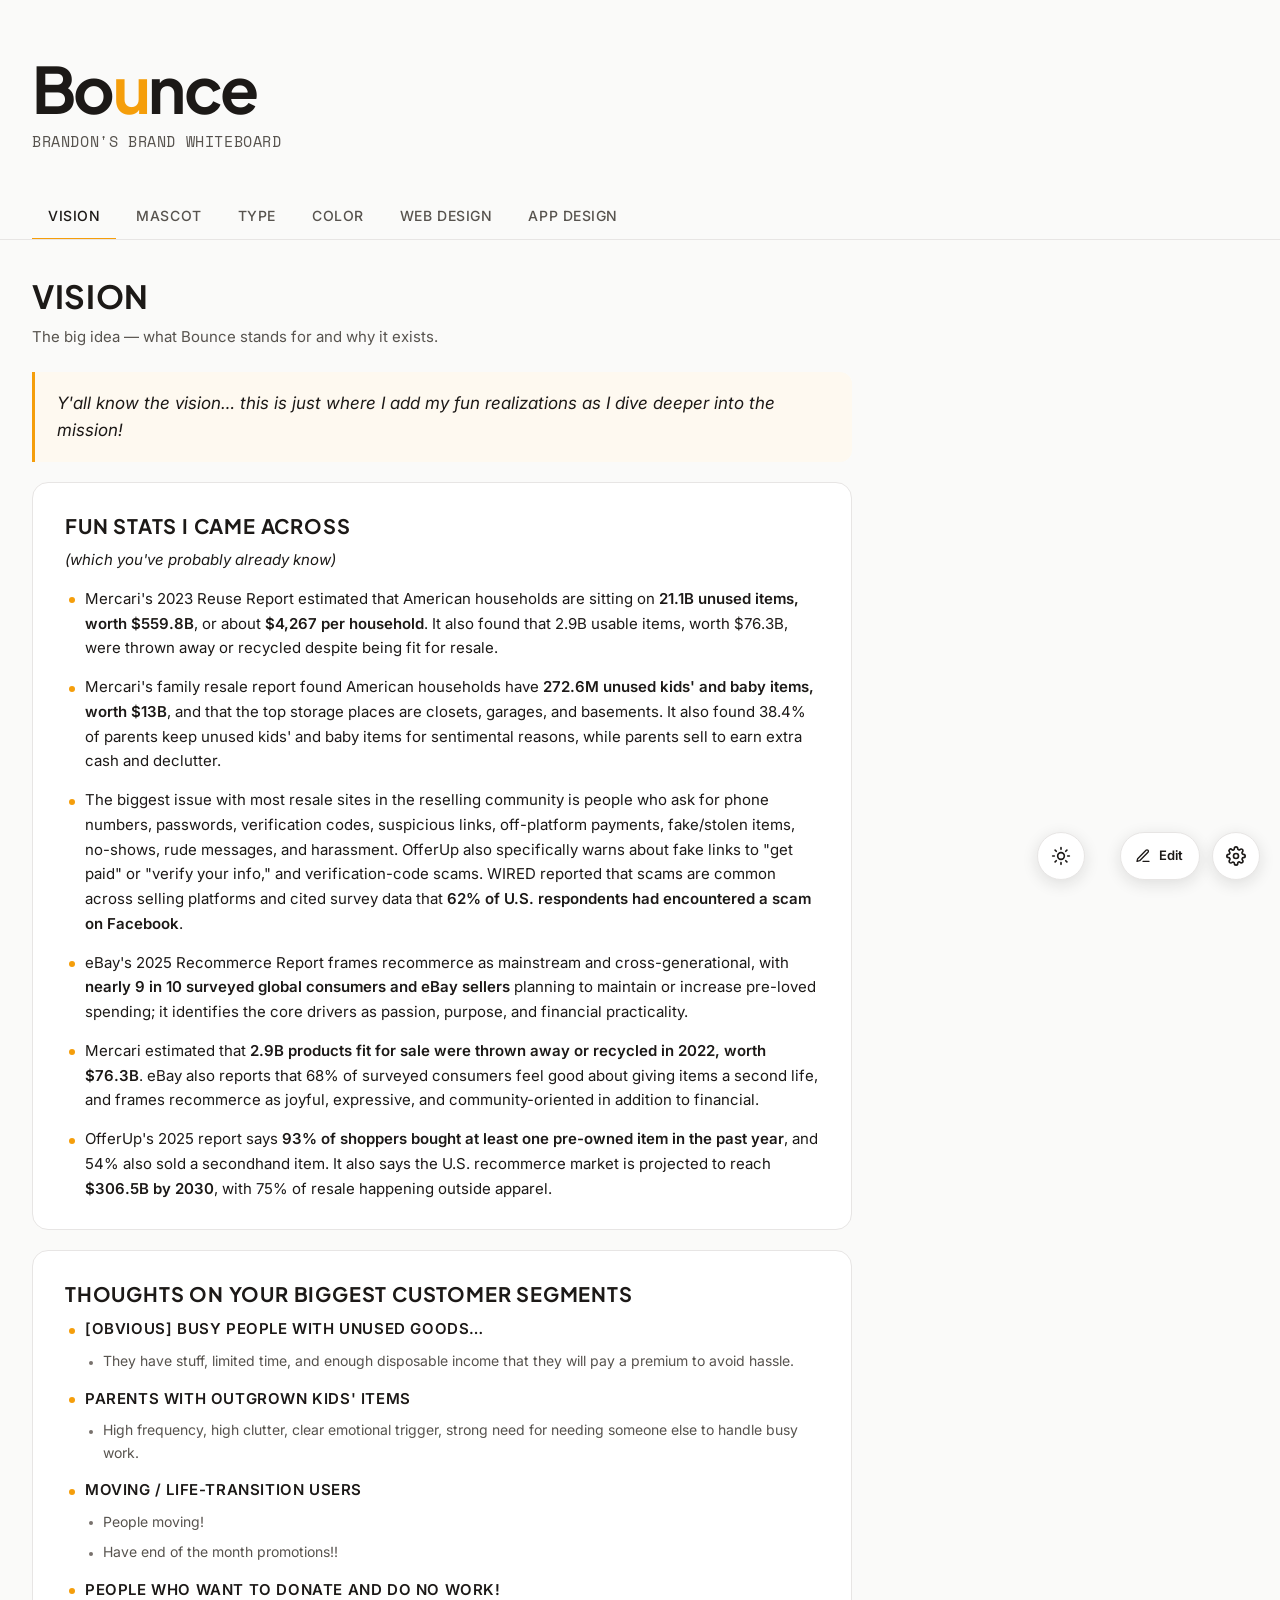
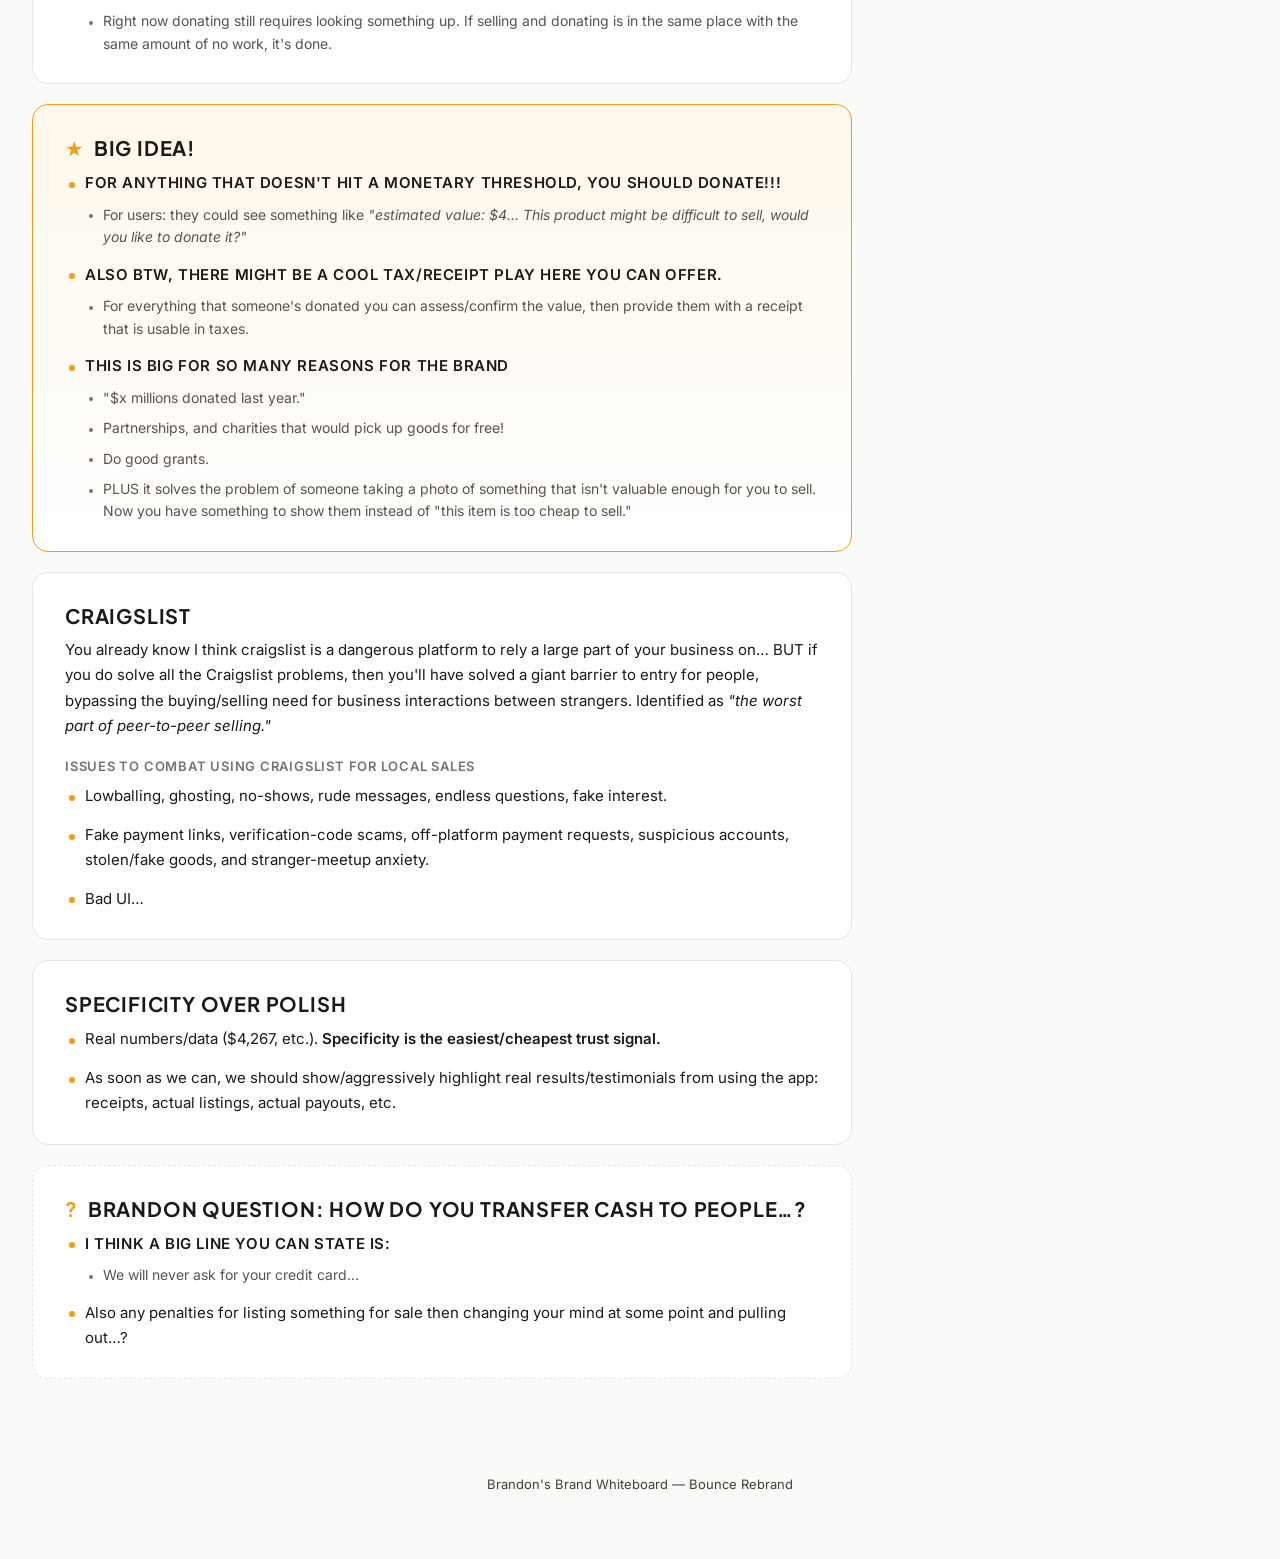
==== commit dc0b826c: "Add light mode with toggle button Adds a theme toggle (sun/moon) next to the existing edit/tweaks co" ====
--- a/index.html
+++ b/index.html
@@ -9,6 +9,19 @@
   <link rel="preconnect" href="https://fonts.gstatic.com" crossorigin>
   <link href="https://fonts.googleapis.com/css2?family=Plus+Jakarta+Sans:wght@400;600;700&family=Work+Sans:wght@400;500;600;700&family=Figtree:wght@400;600;700&family=Commissioner:wght@400;600;700&family=Literata:wght@400;500;600&family=DM+Serif+Display&family=DM+Sans:wght@400;500;600&family=Fraunces:opsz,wght@9..144,400;9..144,600;9..144,700&family=Nunito+Sans:wght@400;600;700&display=swap" rel="stylesheet">
   <link href="https://fonts.googleapis.com/css2?family=Gabarito:wght@400;600;700&family=Nunito:wght@400;600;700;800&family=Crimson+Pro:wght@400;600&family=Zilla+Slab:wght@400;600;700&family=Raleway:wght@400;500;600;700&family=Bungee&family=Josefin+Sans:wght@400;600;700&family=Urbanist:wght@400;600;700&family=Inter:wght@400;500;600&family=Space+Mono:wght@400;700&display=swap" rel="stylesheet">
+  <script>
+    (function () {
+      try {
+        var stored = localStorage.getItem('bounce-theme');
+        var theme = stored === 'light' || stored === 'dark'
+          ? stored
+          : (window.matchMedia && window.matchMedia('(prefers-color-scheme: light)').matches ? 'light' : 'dark');
+        document.documentElement.setAttribute('data-theme', theme);
+      } catch (e) {
+        document.documentElement.setAttribute('data-theme', 'dark');
+      }
+    })();
+  </script>
   <style>
     *, *::before, *::after { margin: 0; padding: 0; box-sizing: border-box; }
 
@@ -23,8 +36,21 @@
       --text-mute: #78716C;
       --primary: #F59E0B;
       --warn: #F59E0B;
+      --shadow-float: 0 4px 16px rgba(0,0,0,0.3);
       --font-body: 'Inter', system-ui, -apple-system, sans-serif;
       --font-display: 'Plus Jakarta Sans', sans-serif;
+    }
+
+    [data-theme="light"] {
+      --bg: #FAFAF9;
+      --surface: #FFFFFF;
+      --surface-2: #F5F5F4;
+      --border: #E7E5E4;
+      --border-strong: #D6D3D1;
+      --text: #1C1917;
+      --text-dim: #57534E;
+      --text-mute: #78716C;
+      --shadow-float: 0 4px 16px rgba(28,25,23,0.12);
     }
 
     html { scroll-behavior: smooth; }
@@ -899,11 +925,32 @@
       cursor: pointer;
       display: flex; align-items: center; justify-content: center;
       z-index: 50;
-      box-shadow: 0 4px 16px rgba(0,0,0,0.3);
-      transition: transform 0.15s, border-color 0.15s;
+      box-shadow: var(--shadow-float);
+      transition: transform 0.15s, border-color 0.15s, background 0.15s, color 0.15s;
     }
     .tweaks-toggle:hover { transform: scale(1.05); border-color: var(--primary); }
     .tweaks-toggle svg { width: 20px; height: 20px; }
+
+    /* Theme toggle — sits to the left of the edit toggle */
+    .theme-toggle {
+      position: fixed; bottom: 20px; right: 195px;
+      width: 48px; height: 48px;
+      border-radius: 50%;
+      background: var(--surface);
+      border: 1px solid var(--border);
+      color: var(--text);
+      cursor: pointer;
+      display: flex; align-items: center; justify-content: center;
+      z-index: 50;
+      box-shadow: var(--shadow-float);
+      transition: transform 0.15s, border-color 0.15s, background 0.15s, color 0.15s;
+    }
+    .theme-toggle:hover { transform: scale(1.05); border-color: var(--primary); }
+    .theme-toggle svg { width: 20px; height: 20px; }
+    .theme-toggle .icon-sun { display: none; }
+    .theme-toggle .icon-moon { display: block; }
+    [data-theme="light"] .theme-toggle .icon-sun { display: block; }
+    [data-theme="light"] .theme-toggle .icon-moon { display: none; }
 
     .tweaks-panel {
       position: fixed; bottom: 80px; right: 20px;
@@ -999,7 +1046,7 @@
       cursor: pointer;
       display: flex; align-items: center; gap: 8px;
       z-index: 50;
-      box-shadow: 0 4px 16px rgba(0,0,0,0.3);
+      box-shadow: var(--shadow-float);
       transition: transform 0.15s, border-color 0.15s, background 0.15s, color 0.15s;
     }
     .edit-toggle:hover { transform: scale(1.04); border-color: var(--primary); }
@@ -1022,7 +1069,7 @@
       font-size: 13px;
       font-weight: 600;
       letter-spacing: 0.01em;
-      box-shadow: 0 4px 16px rgba(0,0,0,0.3);
+      box-shadow: var(--shadow-float);
       z-index: 60;
       opacity: 0;
       transition: opacity 0.2s, transform 0.2s;
@@ -1099,6 +1146,7 @@
       .lightbox-img { width: 240px; height: 240px; }
       .tweaks-panel { width: calc(100vw - 40px); }
       .swatch-grid { grid-template-columns: repeat(6, 1fr); }
+      .theme-toggle { bottom: 76px; right: 20px; }
     }
   </style>
 </head>
@@ -1434,6 +1482,17 @@
   Edit mode — click any text to edit. Changes save automatically.
 </div>
 
+<!-- Theme toggle -->
+<button class="theme-toggle" id="theme-toggle" aria-label="Toggle light mode" aria-pressed="false" title="Toggle theme">
+  <svg class="icon-moon" viewBox="0 0 24 24" fill="none" stroke="currentColor" stroke-width="2" stroke-linecap="round" stroke-linejoin="round" aria-hidden="true">
+    <path d="M21 12.79A9 9 0 1 1 11.21 3 7 7 0 0 0 21 12.79z"/>
+  </svg>
+  <svg class="icon-sun" viewBox="0 0 24 24" fill="none" stroke="currentColor" stroke-width="2" stroke-linecap="round" stroke-linejoin="round" aria-hidden="true">
+    <circle cx="12" cy="12" r="4"/>
+    <path d="M12 2v2M12 20v2M4.93 4.93l1.41 1.41M17.66 17.66l1.41 1.41M2 12h2M20 12h2M4.93 19.07l1.41-1.41M17.66 6.34l1.41-1.41"/>
+  </svg>
+</button>
+
 <!-- Edit toggle -->
 <button class="edit-toggle" id="edit-toggle" aria-label="Toggle edit mode" aria-pressed="false">
   <svg viewBox="0 0 24 24" fill="none" stroke="currentColor" stroke-width="2" stroke-linecap="round" stroke-linejoin="round">
@@ -1494,6 +1553,7 @@
 
   // ── Font options
   const FONTS = [
+    { name: 'Default',        display: "'Plus Jakarta Sans', sans-serif",              body: "'Inter', system-ui, -apple-system, sans-serif" },
     { name: 'Futura PT',      display: "'Futura PT', Futura, 'Jost', sans-serif",      body: "'Futura PT', Futura, 'Jost', sans-serif" },
     { name: 'Century Gothic', display: "'Century Gothic', 'CenturyGothic', 'Avenir Next', system-ui, sans-serif", body: "'Century Gothic', 'CenturyGothic', 'Avenir Next', system-ui, sans-serif" },
     { name: 'Mineral',        display: "'Plus Jakarta Sans', sans-serif",              body: "'Work Sans', sans-serif" },
@@ -1506,6 +1566,28 @@
   const STORAGE_KEY = 'bounce-primary';
   const FONT_STORAGE_KEY = 'bounce-font';
   const EDIT_STORAGE_KEY = 'bounce-edits';
+  const THEME_STORAGE_KEY = 'bounce-theme';
+
+  // ── Theme toggle
+  const themeToggle = document.getElementById('theme-toggle');
+  function applyTheme(theme) {
+    const t = theme === 'light' ? 'light' : 'dark';
+    document.documentElement.setAttribute('data-theme', t);
+    if (themeToggle) {
+      const isLight = t === 'light';
+      themeToggle.setAttribute('aria-pressed', String(isLight));
+      themeToggle.setAttribute('aria-label', isLight ? 'Switch to dark mode' : 'Switch to light mode');
+    }
+  }
+  function currentTheme() {
+    return document.documentElement.getAttribute('data-theme') === 'light' ? 'light' : 'dark';
+  }
+  applyTheme(currentTheme());
+  themeToggle?.addEventListener('click', () => {
+    const next = currentTheme() === 'light' ? 'dark' : 'light';
+    applyTheme(next);
+    try { localStorage.setItem(THEME_STORAGE_KEY, next); } catch (e) {}
+  });
 
   function applyPrimary(hex, name) {
     document.documentElement.style.setProperty('--primary', hex);
@@ -2049,11 +2131,7 @@
 
   // Restore font (if set)
   const storedFont = localStorage.getItem(FONT_STORAGE_KEY);
-  if (storedFont && FONTS.find(f => f.name === storedFont)) {
-    applyFont(storedFont);
-  } else {
-    document.getElementById('tweaks-font-current').textContent = 'Default';
-  }
+  applyFont(FONTS.find(f => f.name === storedFont) ? storedFont : 'Default');
 
   // Restore any saved edits
   restoreEdits();
